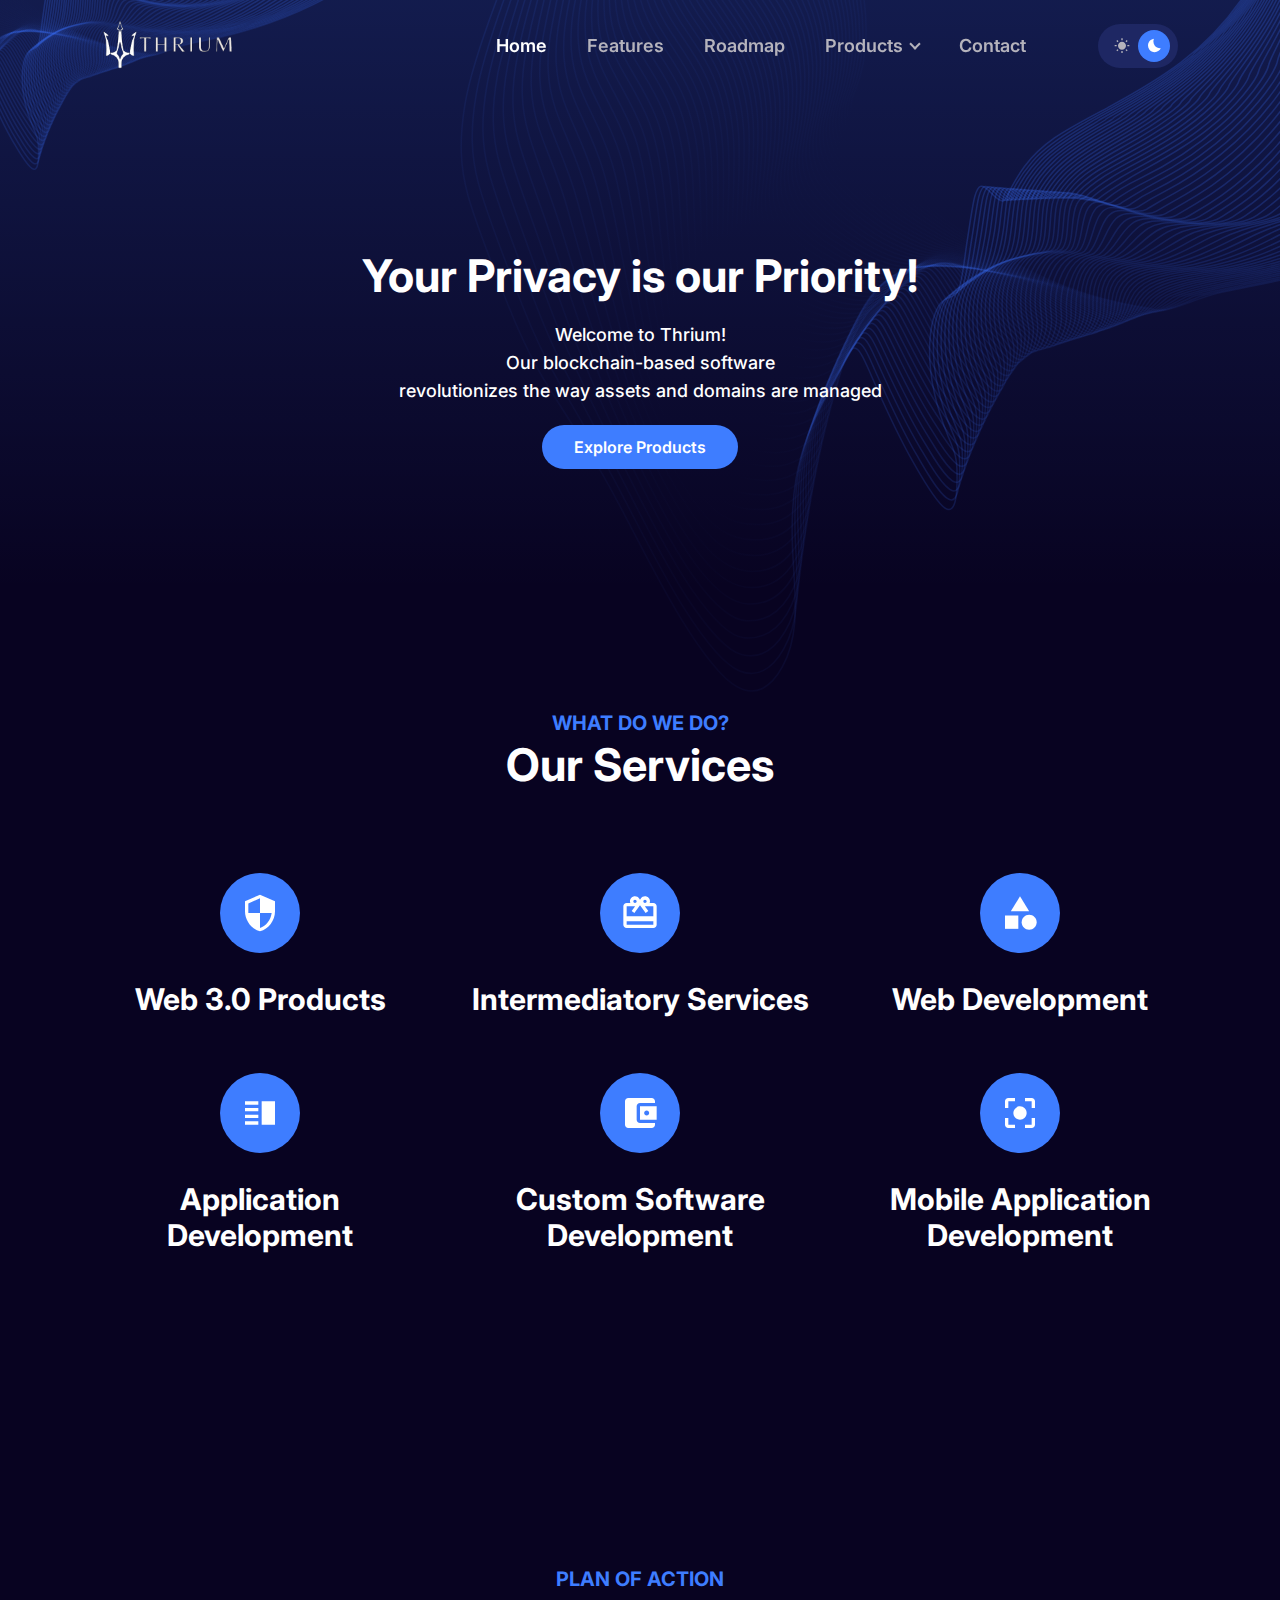
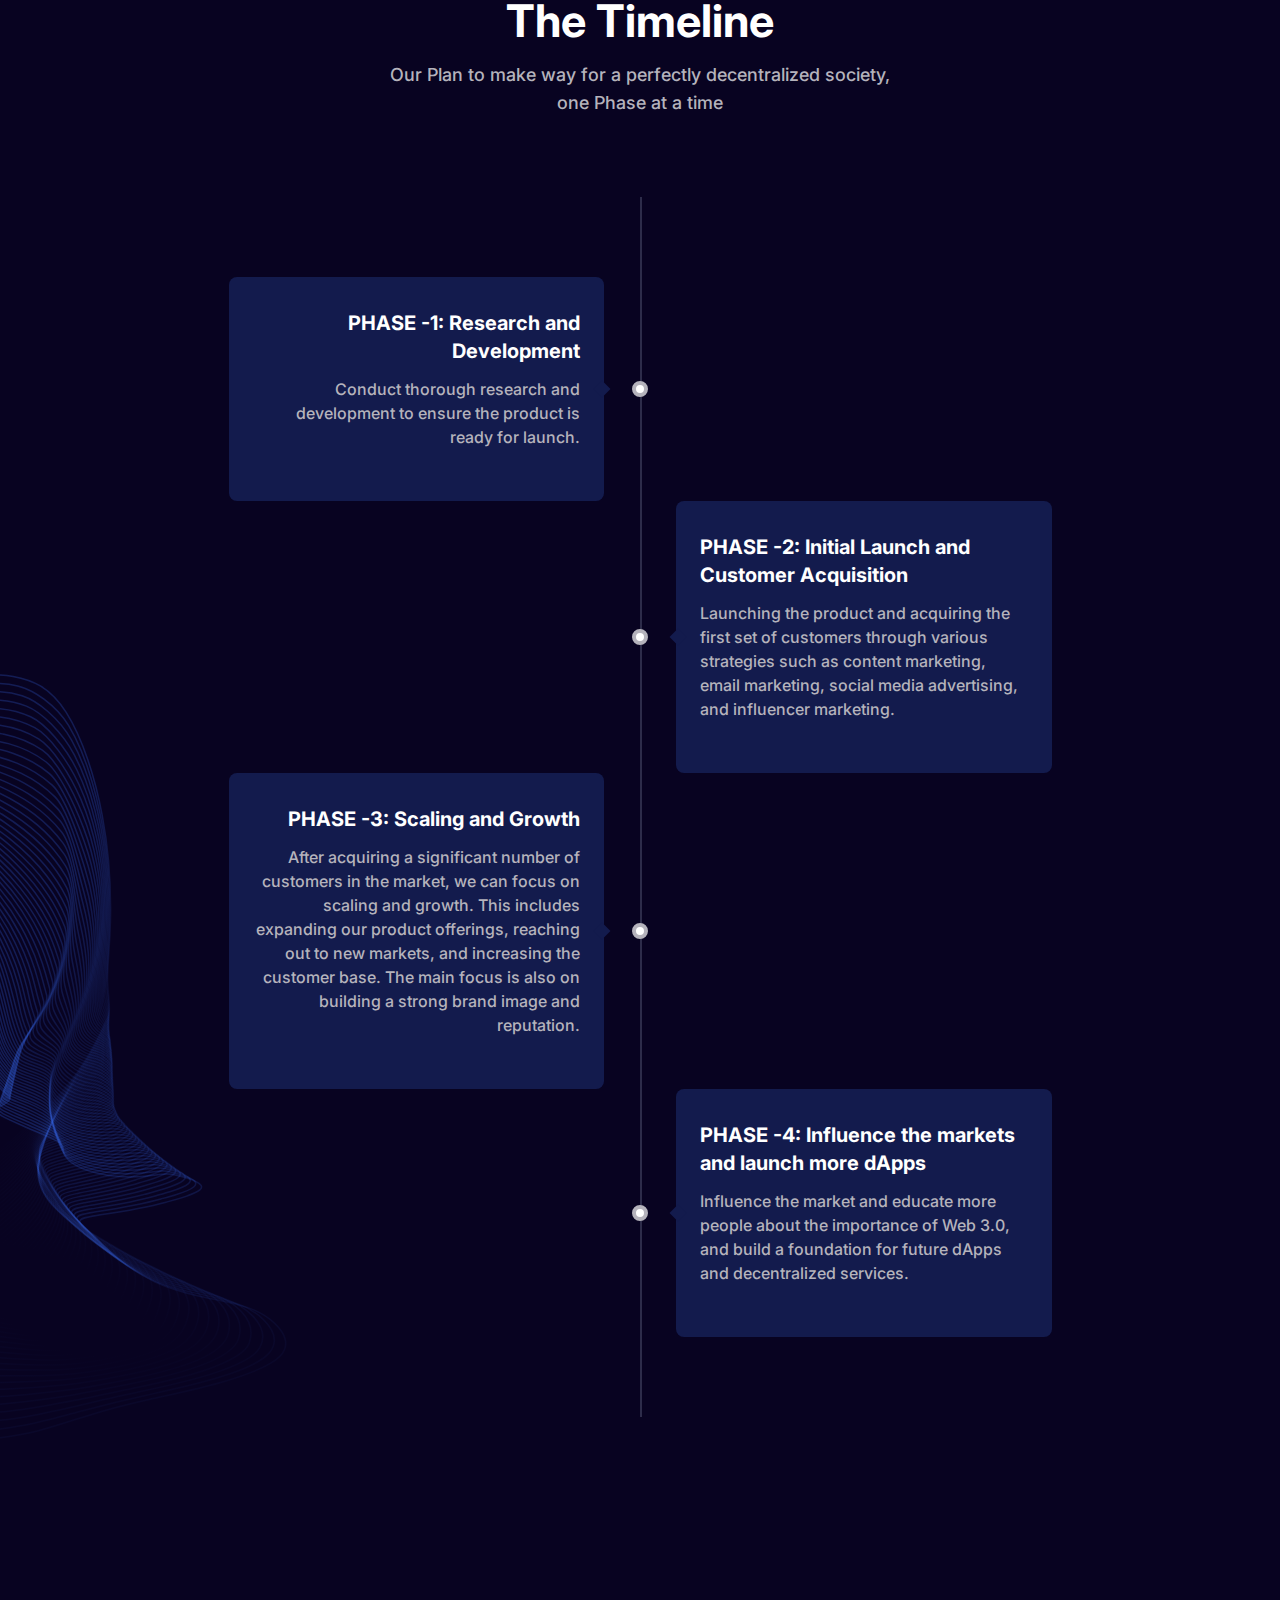
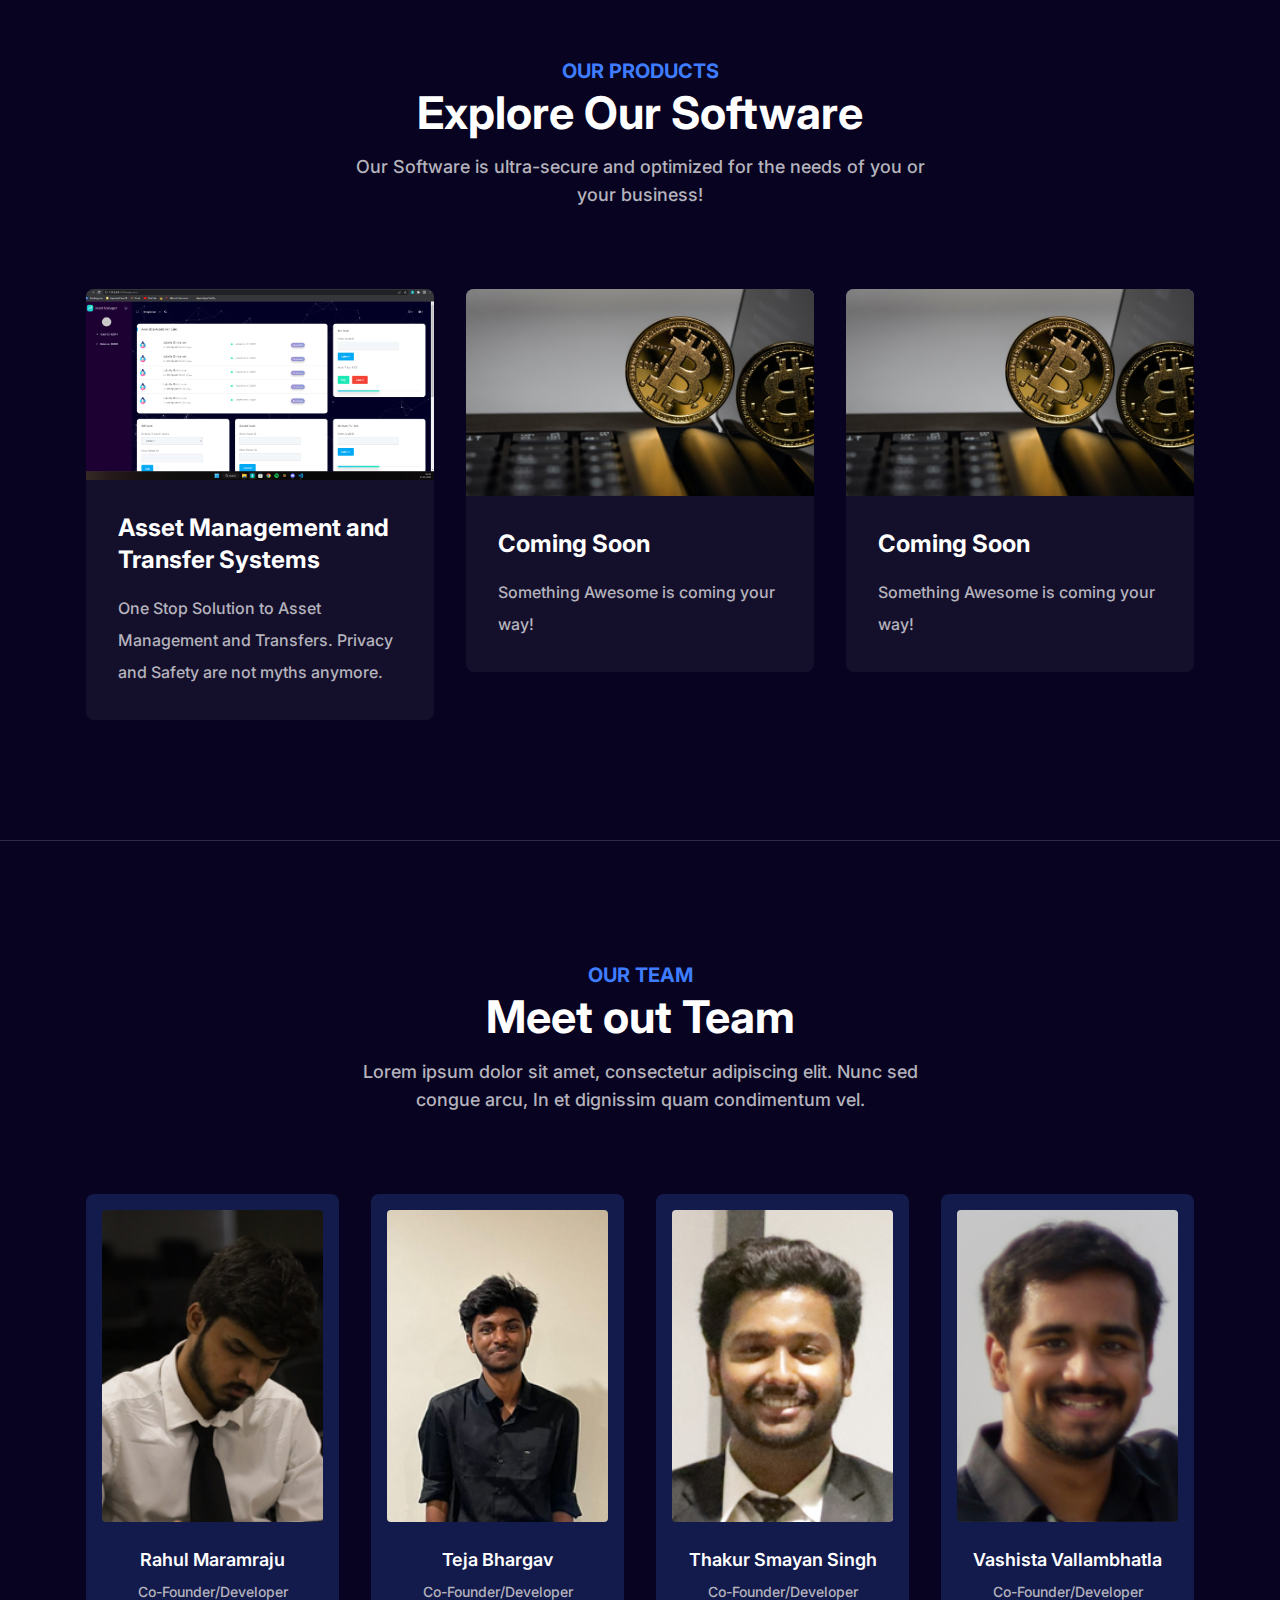
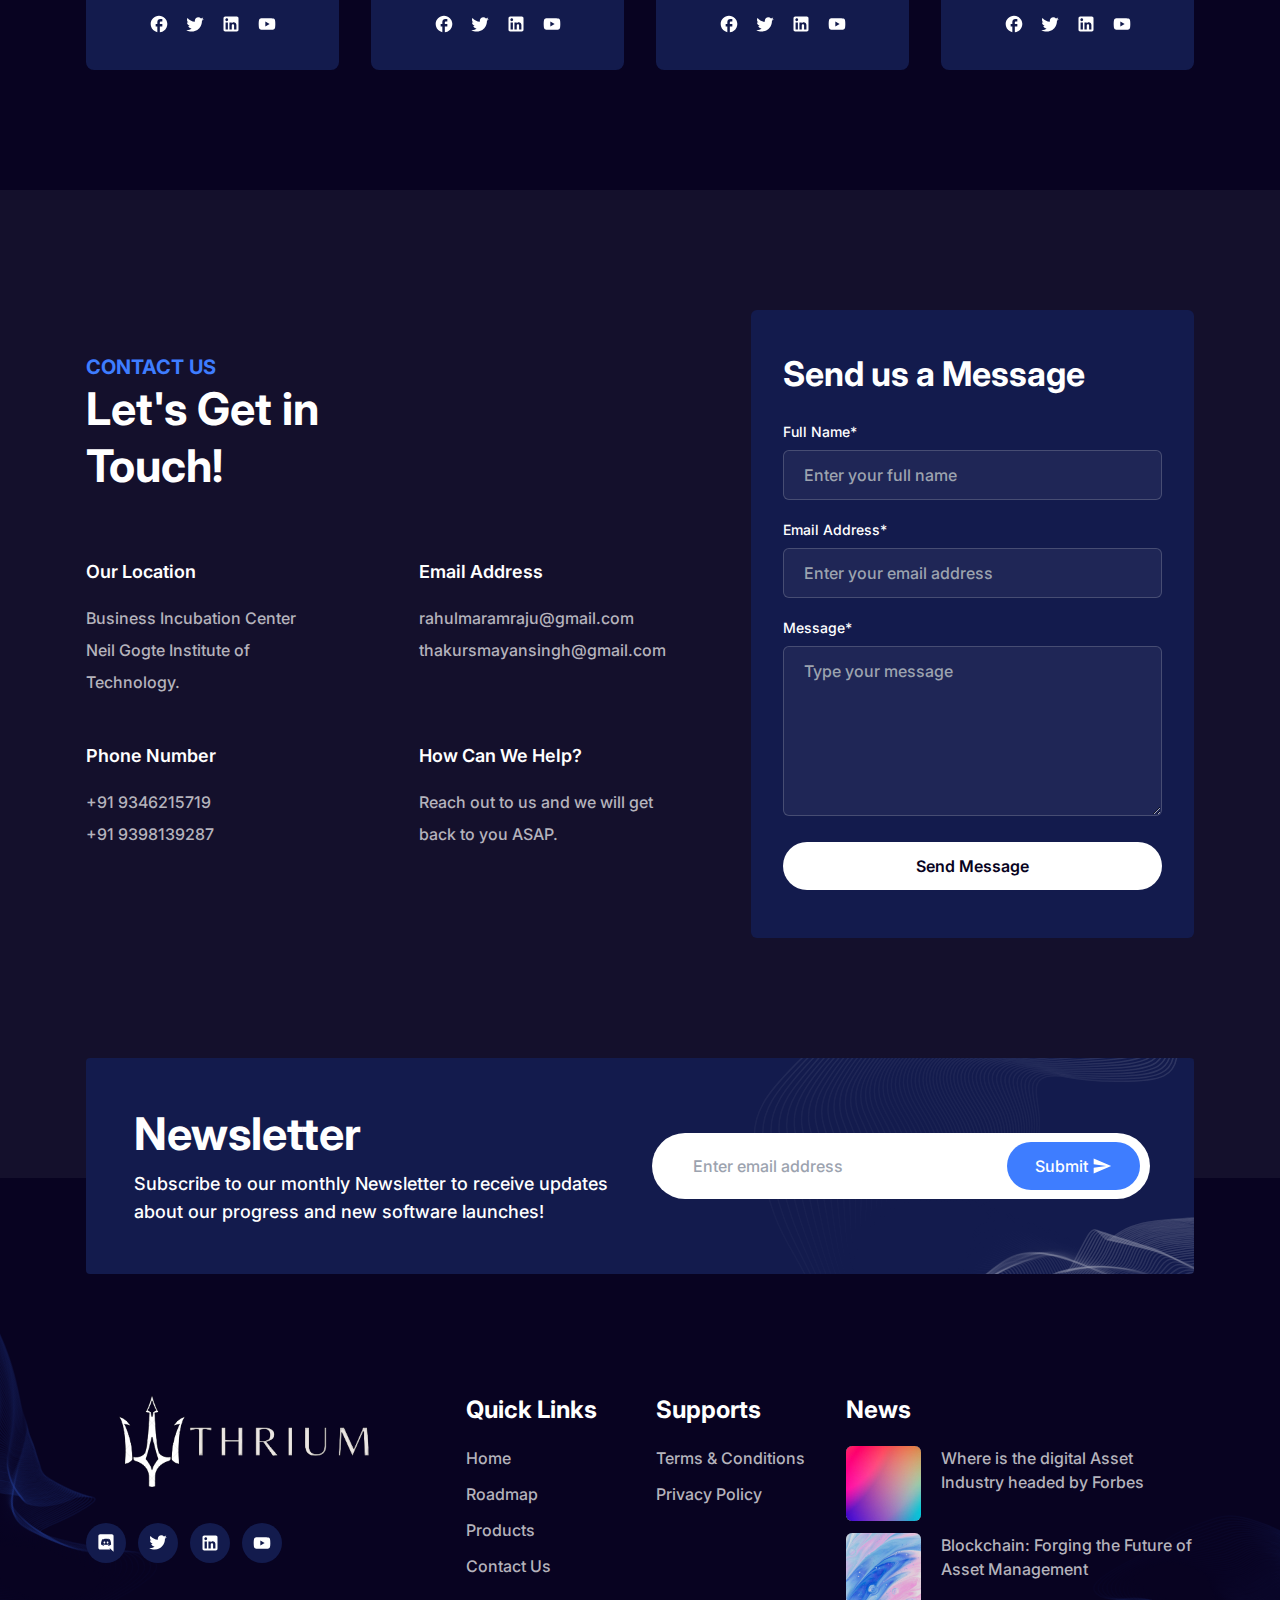
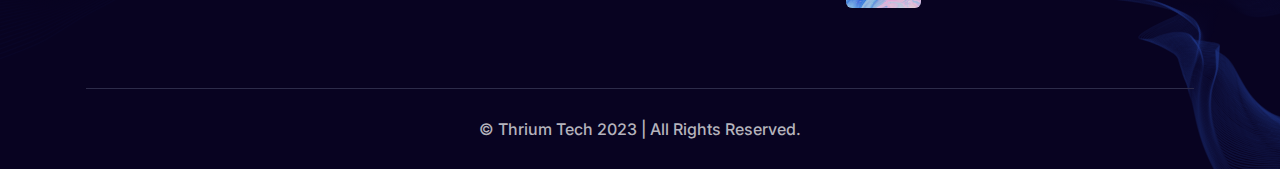
==== index.html @ 939683c6 "Add files via upload" ====
<!DOCTYPE html>
<html lang="en" class="a0">
<head>
<meta charset="UTF-8" />
<meta http-equiv="X-UA-Compatible" content="IE=edge" />
<meta name="viewport" content="width=device-width, initial-scale=1.0" />
<title>
      Thrium Tech- Web 3.0 back to its Roots
    </title>
<link rel="shortcut icon" href="images/favicon.png" type="image/x-icon" />

<link rel="stylesheet" href="css/glightbox.min.css" />
<link rel="stylesheet" href="css/animate.css" />
<link rel="stylesheet" href="css/apexcharts.css" />
<link rel="stylesheet" href="css/tailwind.css" />

<script defer src="./js/alpine.min.js"></script>
<script src="js/wow.min.js"></script>
<script>
      // ===== wow js
      new WOW().init();
    </script>
</head>
<body x-data="
      {
        scrolledFromTop: false
      }
    " x-init="window.pageYOffset >= 50 ? scrolledFromTop = true : scrolledFromTop = false" @scroll.window="window.pageYOffset >= 50 ? scrolledFromTop = true : scrolledFromTop = false" class="a1 dark:a2">

<header x-data="
        {
          navbarOpen: false,
          dropdownOpen: false
        }
      " :class="scrolledFromTop ? 'a1 dark:a3 a4 dark:a4 a5 a6 ' : ' a7 dark:a7' " class="a8 a9 aa ab ac ad">
<div class="ae">
<div class="af ag aa ac ah">
<div class="ai aj ak">
<a href="index.html" :class="scrolledFromTop && '!al lg:!am' " class="an ab a2h lg:aW">
<img src="/images/logo/Lightmode.png" alt="logo" class="ab dark:ao" />
<img src="images/logo/Darkmde.png" alt="logo" class="ao ab dark:an" />
</a>
</div>
<div class="aa ab ac ap ak">
<div>
<button @click="navbarOpen = !navbarOpen" :class="navbarOpen && 'navbarTogglerActive' " id="navbarToggler" class="aq ar as/2 an at/2 au av aw[6px] ax focus:ay lg:ao">
<span :class="navbarOpen && 'az aA[7px]' " class="af aB[6px] an aC[2px] aD[30px] a2 dark:a1"></span>
<span :class="navbarOpen && 'aE' " class="af aB[6px] an aC[2px] aD[30px] a2 dark:a1"></span>
<span :class="navbarOpen && 'aA[-8px] aF[135deg]' " class="af aB[6px] an aC[2px] aD[30px] a2 dark:a1"></span>
</button>
<nav :class="!navbarOpen && 'ao' " id="navbarCollapse" class="aq ar aG ab aH[250px] au a1 al aI aJ dark:a2 lg:aK lg:an lg:ab lg:aj lg:a7 lg:aL lg:aM dark:lg:a7">
  <ul class="aN lg:aa">
  <li class="aQ dark:aS">
  <a href="#home" class="scroll-menu aa am aO aP aR hover:aR dark:aT dark:hover:aT lg:aU lg:aV lg:aW xl:aX 2xl:aY">
  Home
  </a>
  </li>
  <li>
  <a href="#features" class="scroll-menu aa am aO aP aQ hover:aR dark:aS dark:hover:aT lg:aU lg:aV lg:aW xl:aX 2xl:aY">
  Features
  </a>
  </li>
  <li>
  <a href="#roadmap" class="scroll-menu aa am aO aP aQ hover:aR dark:aS dark:hover:aT lg:aU lg:aV lg:aW xl:aX 2xl:aY">
  Roadmap
  </a>
  </li>
  <li class="aZ submenu-item af">
  <a href="javascript:void(0)" @click="dropdownOpen = !dropdownOpen" class="af aa am aO aP aQ after:aq after:a_ after:as/2 after:a10[-2px] after:a11 after:a12 after:a13[-50%] after:az after:a14 after:a15 after:a16 group-hover:aR dark:aS dark:group-hover:aT lg:aU lg:aV lg:aW lg:a17 lg:a18 lg:after:a19 xl:aX 2xl:aY">
  Products
  </a>
  <div :class="dropdownOpen ? 'an' : 'ao lg:an ' " class="submenu af aG a1a au a1 a1b[top] a1c group-hover:a1d dark:a2 lg:a1e lg:aq lg:aA[115%] lg:aD[250px] lg:a1f lg:aE lg:a1g lg:group-hover:a1h lg:group-hover:aG">
  <a href="/products/atms.html" class="an a1i aw[10px] a1j a1k hover:aR dark:aT dark:hover:aR lg:ak">
  Asset Management and Transfer System
  </a>
  <!-- <a href="blog-details.html" class="an a1i aw[10px] a1j a1k hover:aR dark:aT dark:hover:aR lg:ak">
  Blog Details Page
  </a>
  <a href="token-sale.html" class="an a1i aw[10px] a1j a1k hover:aR dark:aT dark:hover:aR lg:ak">
  Token Sale Page
  </a>
  <a href="support.html" class="an a1i aw[10px] a1j a1k hover:aR dark:aT dark:hover:aR lg:ak">
  Support Page
  </a>
  <a href="signin.html" class="an a1i aw[10px] a1j a1k hover:aR dark:aT dark:hover:aR lg:ak">
  Signin Page
  </a>
  <a href="signup.html" class="an a1i aw[10px] a1j a1k hover:aR dark:aT dark:hover:aR lg:ak">
  Signup Page
  </a> -->
  </div>
  </li>
  <li>
  <a href="#contact" class="scroll-menu aa am aO aP aQ hover:aR dark:aS dark:hover:aT lg:aU lg:aV lg:aW xl:aX 2xl:aY">
  Contact
  </a>
  </li>
  </ul>
  </nav>
</div>
<div class="aa ap a1l lg:a1m xl:a1n 2xl:a1o">
<div class="a1p">
<label for="darkToggler" class="aa a1q a1r a1s ac a1t a1u a1v dark:a1w[#1E2763]">
<input type="checkbox" name="darkToggler" id="darkToggler" class="a1x" aria-label="darkToggler" />
<span class="aa a1y a1z ac a1t a1u a1A aT dark:a7 dark:aS">
<svg width="16" height="16" viewBox="0 0 16 16" class="a1B">
<path d="M4.50663 3.2267L3.30663 2.03337L2.36663 2.97337L3.55996 4.1667L4.50663 3.2267ZM2.66663 7.00003H0.666626V8.33337H2.66663V7.00003ZM8.66663 0.366699H7.33329V2.33337H8.66663V0.366699ZM13.6333 2.97337L12.6933 2.03337L11.5 3.2267L12.44 4.1667L13.6333 2.97337ZM11.4933 12.1067L12.6866 13.3067L13.6266 12.3667L12.4266 11.1734L11.4933 12.1067ZM13.3333 7.00003V8.33337H15.3333V7.00003H13.3333ZM7.99996 3.6667C5.79329 3.6667 3.99996 5.46003 3.99996 7.6667C3.99996 9.87337 5.79329 11.6667 7.99996 11.6667C10.2066 11.6667 12 9.87337 12 7.6667C12 5.46003 10.2066 3.6667 7.99996 3.6667ZM7.33329 14.9667H8.66663V13H7.33329V14.9667ZM2.36663 12.36L3.30663 13.3L4.49996 12.1L3.55996 11.16L2.36663 12.36Z" />
</svg>
</span>
<span class="aa a1y a1z ac a1t a1u a7 aQ dark:a1A dark:aT">
<svg width="13" height="15" viewBox="0 0 13 15" class="a1B">
<path d="M10.6111 12.855C11.591 12.1394 12.3151 11.1979 12.7723 10.1623C10.4824 10.4065 8.1342 9.46314 6.67948 7.47109C5.22476 5.47905 5.04093 2.95516 5.97054 0.848179C4.84491 0.968503 3.72768 1.37162 2.74781 2.08719C-0.224105 4.25747 -0.874706 8.43084 1.29558 11.4028C3.46586 14.3747 7.63923 15.0253 10.6111 12.855Z" />
</svg>
</span>
</label>
</div>
</div>
</div>
</div>
</div>
</header>
<section id="home" class="af a2E a3p a3q">
<div class="ae">
<div class="ag aa a1L">
<div class="ab ak">
<div class="a3r aH[720px] a2G">
<h1 class="a1N a2o a1P a2p a1k dark:aT md:a2Q[45px]">
  <br>
Your Privacy is our Priority!
</h1>
<p class="a3r a1N aH[620px] aO a1R aQ dark:aT">
Welcome to Thrium! <br> Our blockchain-based software <br> revolutionizes the way assets and domains are managed <br>
  <br>
<a href="#blog" class="a1u a1A a22 a1E a1F aP aT hover:a2X dark:hover:bg-opacity-90">
Explore Products
</a>
</div>
</div>
</div>
</div>
<div class="aq a8 a1a a2Z a2w ab a3D" style="
          background-image: linear-gradient(
            180deg,
            #3e7dff 0%,
            rgba(62, 125, 255, 0) 100%
          );
        "></div>
<img src="images/shapes/hero-shape-1.svg" alt="" class="aq a1a a8 a2Z" />
<img src="images/shapes/hero-shape-2.svg" alt="" class="aq a19 a8 a2Z" />
</section>


<!-- <section>
<div class="ae">
<div class="wow fadeInUp a3E a2l[#F3F4F4] a3F dark:a2l[#2D2C4A]" data-wow-delay="0s">
<h2 class="a1W a2G aO a1P a1k dark:aT sm:a2B">
Join the 20,000+ companies using the our platform
</h2>
<div class="ag aa a1L ac a1t">
<div class="ak">
<a href="https://uideck.com" target="_blank" rel="nofollow noopenner" class="a1W aa aH[170px] a1t a3G a3H hover:a1d hover:a3I dark:hover:a1d">
<img src="images/brands/uideck-white.svg" alt="uideck" class="a3r ao a32 a2G dark:an" />
<img src="images/brands/uideck.svg" alt="uideck" class="a3r a32 a2G dark:ao" />
</a>
</div>
<div class="ak">
<a href="https://tailgrids.com" target="_blank" rel="nofollow noopenner" class="a1W aa aH[170px] a1t a3G a3H hover:a1d hover:a3I dark:hover:a1d">
<img src="images/brands/TailGrids-white.svg" alt="tailgrids" class="a3r ao a32 a2G dark:an" />
<img src="images/brands/tailgrids.svg" alt="tailgrids" class="a3r a32 a2G dark:ao" />
</a>
</div>
<div class="ak">
<a href="https://lineicons.com" target="_blank" rel="nofollow noopenner" class="a1W aa aH[170px] a1t a3G a3H hover:a1d hover:a3I dark:hover:a1d">
<img src="images/brands/LineIcons-white.svg" alt="lineicons" class="a3r ao a32 a2G dark:an" />
<img src="images/brands/lineicons.svg" alt="lineicons" class="a3r a32 a2G dark:ao" />
</a>
</div>
<div class="ak">
<a href="https://ayroui.com" target="_blank" rel="nofollow noopenner" class="a1W aa aH[170px] a1t a3G a3H hover:a1d hover:a3I dark:hover:a1d">
<img src="images/brands/AyroUI-white.svg" alt="ayroui" class="a3r ao a32 a2G dark:an" />
<img src="images/brands/ayroui.svg" alt="ayroui" class="a3r a32 a2G dark:ao" />
</a>
</div>
<div class="ak">
<a href="https://plainadmin.com" target="_blank" rel="nofollow noopenner" class="a1W aa aH[170px] a1t a3G a3H hover:a1d hover:a3I dark:hover:a1d">
<img src="images/brands/PlainAdmin-white.svg" alt="plainadmin" class="a3r ao a32 a2G dark:an" />
<img src="images/brands/plainadmin.svg" alt="plainadmin" class="a3r a32 a2G dark:ao" />
</a>
</div>
</div>
</div>
</div>
</section> -->


<section id="features" class="a1J[120px] a3J">
<div class="ae">
<div class="wow fadeInUp a3r a3K aH[590px] a2G md:a30" data-wow-delay="0s">
<span class="a2d aO a1P a3L aR sm:a1O">
WHAT DO WE DO?
</span>
<h2 class="a2d a2o a1P a2p a1k dark:aT md:a2Q[45px]">
Our Services
</h2>
</div>
<div class="ag aa a1L">
<div class="ab ak md:a1M/2 lg:a1M/3">
<div class="wow fadeInUp a3r a2_ aH[370px] a2G" data-wow-delay="0s">
<div class="a3r a3M aa a3N a1r ac a1t a1u a1A aT">
<svg width="40" height="40" viewBox="0 0 40 40" fill="none" xmlns="http://www.w3.org/2000/svg">
<path d="M20 1.66675L5 8.33341V18.3334C5 27.5834 11.4 36.2334 20 38.3334C28.6 36.2334 35 27.5834 35 18.3334V8.33341L20 1.66675ZM20 19.9834H31.6667C30.7833 26.8501 26.2 32.9667 20 34.8834V20.0001H8.33333V10.5001L20 5.31675V19.9834Z" fill="white" />
</svg>
</div>
<div>
<h3 class="a2d a1O a1P a1k dark:aT sm:a2o lg:a1O xl:a2o">
Web 3.0 Products
</h3>
</div>
</div>
</div>
<div class="ab ak md:a1M/2 lg:a1M/3">
<div class="wow fadeInUp a3r a2_ aH[370px] a2G" data-wow-delay="0s">
<div class="a3r a3M aa a3N a1r ac a1t a1u a1A aT">
<svg width="40" height="40" viewBox="0 0 40 40" fill="none" xmlns="http://www.w3.org/2000/svg">
<path d="M33.3333 9.99992H29.6999C29.8833 9.48325 29.9999 8.91658 29.9999 8.33325C29.9999 5.56659 27.7666 3.33325 24.9999 3.33325C23.2499 3.33325 21.7333 4.23325 20.8333 5.58325L19.9999 6.69992L19.1666 5.56659C18.2666 4.23325 16.7499 3.33325 14.9999 3.33325C12.2333 3.33325 9.99992 5.56659 9.99992 8.33325C9.99992 8.91658 10.1166 9.48325 10.2999 9.99992H6.66659C4.81659 9.99992 3.34992 11.4833 3.34992 13.3333L3.33325 31.6666C3.33325 33.5166 4.81659 34.9999 6.66659 34.9999H33.3333C35.1833 34.9999 36.6666 33.5166 36.6666 31.6666V13.3333C36.6666 11.4833 35.1833 9.99992 33.3333 9.99992ZM24.9999 6.66659C25.9166 6.66659 26.6666 7.41658 26.6666 8.33325C26.6666 9.24992 25.9166 9.99992 24.9999 9.99992C24.0833 9.99992 23.3333 9.24992 23.3333 8.33325C23.3333 7.41658 24.0833 6.66659 24.9999 6.66659ZM14.9999 6.66659C15.9166 6.66659 16.6666 7.41658 16.6666 8.33325C16.6666 9.24992 15.9166 9.99992 14.9999 9.99992C14.0833 9.99992 13.3333 9.24992 13.3333 8.33325C13.3333 7.41658 14.0833 6.66659 14.9999 6.66659ZM33.3333 31.6666H6.66659V28.3333H33.3333V31.6666ZM33.3333 23.3333H6.66659V13.3333H15.1333L11.6666 18.0499L14.3666 19.9999L18.3333 14.5999L19.9999 12.3333L21.6666 14.5999L25.6333 19.9999L28.3333 18.0499L24.8666 13.3333H33.3333V23.3333Z" fill="white" />
</svg>
</div>
<div>
<h3 class="a2d a1O a1P a1k dark:aT sm:a2o lg:a1O xl:a2o">
Intermediatory Services
</h3>
</div>
</div>
</div>
<div class="ab ak md:a1M/2 lg:a1M/3">
<div class="wow fadeInUp a3r a2_ aH[370px] a2G" data-wow-delay="0s">
<div class="a3r a3M aa a3N a1r ac a1t a1u a1A aT">
<svg width="40" height="40" viewBox="0 0 40 40" fill="none" xmlns="http://www.w3.org/2000/svg">
<path d="M20 3.33325L10.8334 18.3333H29.1667L20 3.33325Z" fill="white" />
<path d="M29.1666 36.6667C33.3088 36.6667 36.6666 33.3089 36.6666 29.1667C36.6666 25.0246 33.3088 21.6667 29.1666 21.6667C25.0245 21.6667 21.6666 25.0246 21.6666 29.1667C21.6666 33.3089 25.0245 36.6667 29.1666 36.6667Z" fill="white" />
<path d="M5 22.5H18.3333V35.8333H5V22.5Z" fill="white" />
</svg>
</div>
<div>
<h3 class="a2d a1O a1P a1k dark:aT sm:a2o lg:a1O xl:a2o">
Web Development
</h3>
</div>
</div>
</div>
<div class="ab ak md:a1M/2 lg:a1M/3">
<div class="wow fadeInUp a3r a2_ aH[370px] a2G" data-wow-delay="0s">
<div class="a3r a3M aa a3N a1r ac a1t a1u a1A aT">
<svg width="40" height="40" viewBox="0 0 40 40" fill="none" xmlns="http://www.w3.org/2000/svg">
<path d="M5 24.9999H18.3333V21.6666H5V24.9999ZM5 31.6666H18.3333V28.3333H5V31.6666ZM5 18.3333H18.3333V14.9999H5V18.3333ZM5 8.33325V11.6666H18.3333V8.33325H5ZM21.6667 8.33325H35V31.6666H21.6667V8.33325Z" fill="white" />
</svg>
</div>
<div>
<h3 class="a2d a1O a1P a1k dark:aT sm:a2o lg:a1O xl:a2o">
Application Development
</h3>
</div>
</div>
</div>
<div class="ab ak md:a1M/2 lg:a1M/3">
<div class="wow fadeInUp a3r a2_ aH[370px] a2G" data-wow-delay="0s">
<div class="a3r a3M aa a3N a1r ac a1t a1u a1A aT">
<svg width="40" height="40" viewBox="0 0 40 40" fill="none" xmlns="http://www.w3.org/2000/svg">
<path d="M35 30V31.6667C35 33.5 33.5 35 31.6667 35H8.33333C6.48333 35 5 33.5 5 31.6667V8.33333C5 6.5 6.48333 5 8.33333 5H31.6667C33.5 5 35 6.5 35 8.33333V10H20C18.15 10 16.6667 11.5 16.6667 13.3333V26.6667C16.6667 28.5 18.15 30 20 30H35ZM20 26.6667H36.6667V13.3333H20V26.6667ZM26.6667 22.5C25.2833 22.5 24.1667 21.3833 24.1667 20C24.1667 18.6167 25.2833 17.5 26.6667 17.5C28.05 17.5 29.1667 18.6167 29.1667 20C29.1667 21.3833 28.05 22.5 26.6667 22.5Z" fill="white" />
</svg>
</div>
<div>
<h3 class="a2d a1O a1P a1k dark:aT sm:a2o lg:a1O xl:a2o">
Custom Software Development
</h3>
</div>
</div>
</div>
<div class="ab ak md:a1M/2 lg:a1M/3">
<div class="wow fadeInUp a3r a2_ aH[370px] a2G" data-wow-delay="0s">
<div class="a3r a3M aa a3N a1r ac a1t a1u a1A aT">
<svg width="40" height="40" viewBox="0 0 40 40" fill="none" xmlns="http://www.w3.org/2000/svg">
<path d="M20 13.3333C16.3167 13.3333 13.3333 16.3167 13.3333 20C13.3333 23.6833 16.3167 26.6667 20 26.6667C23.6833 26.6667 26.6667 23.6833 26.6667 20C26.6667 16.3167 23.6833 13.3333 20 13.3333ZM8.33333 25H5V31.6667C5 33.5 6.5 35 8.33333 35H15V31.6667H8.33333V25ZM8.33333 8.33333H15V5H8.33333C6.5 5 5 6.5 5 8.33333V15H8.33333V8.33333ZM31.6667 5H25V8.33333H31.6667V15H35V8.33333C35 6.5 33.5 5 31.6667 5ZM31.6667 31.6667H25V35H31.6667C33.5 35 35 33.5 35 31.6667V25H31.6667V31.6667Z" fill="white" />
</svg>
</div>
<div>
<h3 class="a2d a1O a1P a1k dark:aT sm:a2o lg:a1O xl:a2o">
Mobile Application Development
</h3>
</div>
</div>
</div>
</div>
</div>
</section>
<br>
<br>
<br>


<!-- <section class="af a2E">
<div class="ae">
<div class="au a1v a3O a1E dark:a1w[#14102C] sm:a3P sm:a3Q lg:a1E xl:a3Q">
<div class="ag aa a1L ac">
<div class="ab ak lg:a1M/2">
<div class="wow fadeInUp a3R aa ac a1t lg:a1Q" data-wow-delay="0s">
<div id="chart"></div>
</div>
</div>
<div class="ab ak lg:a1M/2">
<div class="wow fadeInUp a3S" data-wow-delay="0s">
<span class="a2d aO a1P a3L aR sm:a1O">
TOKEN
</span>
<h2 class="a2d a2o a1P a2p a1k dark:aT md:a2Q[45px]">
Token Sale
</h2>
<p class="aO a1R aQ dark:aS">
Lorem ipsum dolor sit amet, consectetur adipiscing elit.
Phasellus condimentum tellus at lectus pulvinar, id auctor
felis iaculis. In vestibulum neque sem, at dapibus justo
facilisis in.
</p>
</div>
<div class="wow fadeInUp a3T" data-wow-delay="0s">
<p class="aa">
<span class="a1p a3U a3V a1u a1A"></span>
<span class="aO a1R aQ dark:aS">
73% Financial Overhead
</span>
</p>
<p class="aa">
<span class="a1p a3U a3V a1u a1w[#2347B9]"></span>
<span class="aO a1R aQ dark:aS">
55% Bonus & found
</span>
</p>
<p class="aa">
<span class="a1p a3U a3V a1u a1w[#8BA6FF]"></span>
<span class="aO a1R aQ dark:aS">
38% it infastrueture
</span>
</p>
<p class="aa">
<span class="a1p a3U a3V a1u a1w[#8696CA]"></span>
<span class="aO a1R aQ dark:aS">
20.93% Gift Code Inventory
</span>
</p>
</div>
</div>
</div>
</div>
</div>
<div class="aq a19 a3W a2Z">
<img src="images/shapes/token-sale-shape.svg" alt="shape" />
</div>
</section> -->


<section id="roadmap" class="af a2E aw[120px]">
<div class="ae">
<div class="wow fadeInUp a3r a3K aH[590px] a2G md:a30" data-wow-delay="0s">
<span class="a2d aO a1P a3L aR sm:a1O">
PLAN OF ACTION
</span>
<h2 class="a2d a2o a1P a2p a1k dark:aT md:a2Q[45px]">
The Timeline
</h2>
<p class="aO a1R aQ dark:aS">
Our Plan to make way for a perfectly decentralized society, <br> one Phase at a time
</p>
</div>
<div class="ag aa a1t">
<div class="ab ak lg:a33/12 xl:a2N/12">
<div class="wow fadeInUp af ag aa a1L md:a3X lg:a3Y" data-wow-delay="0s">
<span class="aq a8 a3Z ao a2w aD[2px] a1v dark:a1w[#2D2C4A] md:a3z/2 md:an"></span>
<div class="ab ak md:a1M/2">
<div class="af a2E a1W au a1v a3_ aI dark:a3 md:a2k md:a1Q md:a2L lg:a20">
<span class="aq as/2 a1a ao a40 a1U at/2 a1u a41 a1H a1 dark:a27 md:a3b md:a42 md:an lg:a43"></span>
<span class="aq a44 as/2 ao a3e a3f at/2 az a1v dark:a3 md:an"></span>
<h3 class="a2d a1O a1P a1k dark:aT">
PHASE -1: Research and Development
</h3>
<p class="a2K a1F a1R aQ dark:aS">
Conduct thorough research and development to ensure the product is ready for launch. 
</p>
</div>
</div>
<div class="ab ak md:a1M/2"></div>
<div class="ab ak md:a1M/2"></div>
<div class="ab ak md:a1M/2">
<div class="af a2E a1W au a1v a3_ aI dark:a3 md:a2O md:a1Q lg:a47">
<span class="aq as/2 a1a ao a40 a1U at/2 a1u a41 a1H a1 dark:a27 md:a48 md:a49 md:an lg:a4a"></span>
<span class="aq a4b as/2 ao a3e a3f at/2 az a1v dark:a3 md:an"></span>
<h3 class="a2d a1O a1P a1k dark:aT">
PHASE -2: Initial Launch and Customer Acquisition
</h3>
<p class="a2K a1F a1R aQ dark:aS">
Launching the product and acquiring the first set of customers through various strategies such as content marketing, email marketing, social media advertising, and influencer marketing. 
</p>
</div>
</div>
<div class="ab ak md:a1M/2">
<div class="af a2E a1W au a1v a3_ aI dark:a3 md:a2k md:a1Q md:a2L lg:a20">
<span class="aq as/2 a1a ao a40 a1U at/2 a1u a41 a1H a1 dark:a27 md:a3b md:a42 md:an lg:a43"></span>
<span class="aq a44 as/2 ao a3e a3f at/2 az a1v dark:a3 md:an"></span>
<h3 class="a2d a1O a1P a1k dark:aT">
PHASE -3: Scaling and Growth
</h3>
<p class="a2K a1F a1R aQ dark:aS">
  After acquiring a significant number of customers in the market, we can focus on scaling and growth. This includes expanding our product offerings, reaching out to new markets, and increasing the customer base. The main focus is also on building a strong brand image and reputation.
</p>
</div>
</div>
<div class="ab ak md:a1M/2"></div>
<div class="ab ak md:a1M/2"></div>
<div class="ab ak md:a1M/2">
<div class="af a2E a1W au a1v a3_ aI dark:a3 md:a2O md:a1Q lg:a47">
<span class="aq as/2 a1a ao a40 a1U at/2 a1u a41 a1H a1 dark:a27 md:a48 md:a49 md:an lg:a4a"></span>
<span class="aq a4b as/2 ao a3e a3f at/2 az a1v dark:a3 md:an"></span>
<h3 class="a2d a1O a1P a1k dark:aT">
PHASE -4: Influence the markets and launch more dApps
</h3>
<p class="a2K a1F a1R aQ dark:aS">
Influence the market and educate more people about the importance of Web 3.0, and build a foundation for future dApps and decentralized services.
</p>
</div>
</div>
</div>
</div>
</div>
</div>
<div class="aq a1a a2J a2Z">
<img src="images/shapes/timeline.svg" alt="shape" />
</div>
</section>

<section id="blog" class="a1J[120px] a1T">
  <div class="ae">
  <div class="wow fadeInUp a3r a3K aH[590px] a2G md:a30" data-wow-delay="0s">
  <span class="a2d aO a1P a3L aR sm:a1O">
  Our PRODUCTS
  </span>
  <h2 class="a2d a2o a1P a2p a1k dark:aT md:a2Q[45px]">
    Explore Our Software
  </h2>
  <p class="aO a1R aQ dark:aS">
  Our Software is ultra-secure and optimized for the needs of you or your business!
  </p>
  </div>
  <div class="ag aa a1L">
  <div class="ab ak md:a1M/2 lg:a1M/3">
  <div class="wow fadeInUp a1W a2c au a1v dark:a1w[#14102C]" data-wow-delay="0s">
  <a href="assetms.html" class="an">
  <img src="images/blogs/Screenshot 2023-01-27 023309.png" alt="blog-image" class="ab" />
  </a>
  <div class="a3h lg:aI xl:a29">
  <h3>
  <a href="assetms.html" class="a1N an a1O a1P a2u hover:aR dark:aT dark:hover:aR sm:a2B lg:aO xl:a2B">
  Asset Management and Transfer Systems
  </a>
  </h3>
  <p class="a1F a1R a4u aQ dark:aS">
  One Stop Solution to Asset Management and Transfers. Privacy and Safety are not myths anymore.
  </p>
  </div>
  </div>
  </div>
  <div class="ab ak md:a1M/2 lg:a1M/3">
  <div class="wow fadeInUp a1W a2c au a1v dark:a1w[#14102C]" data-wow-delay="0s">
  <a href="javascript:void(0)" class="an">
  <img src="images/blogs/image-01.jpg" alt="blog-image" class="ab" />
  </a>
  <div class="a3h lg:aI xl:a29">
  <h3>
  <a href="javascript:void(0)" class="a1N an a1O a1P a2u hover:aR dark:aT dark:hover:aR sm:a2B lg:aO xl:a2B">
  Coming Soon
  </a>
  </h3>
  <p class="a1F a1R a4u aQ dark:aS">
  Something Awesome is coming your way!
  </p>
  </div>
  </div>
  </div>
  <div class="ab ak md:a1M/2 lg:a1M/3">
  <div class="wow fadeInUp a1W a2c au a1v dark:a1w[#14102C]" data-wow-delay="0s">
  <a href="javascript:void(0)" class="an">
  <img src="images/blogs/image-01.jpg" alt="blog-image" class="ab" />
  </a>
  <div class="a3h lg:aI xl:a29">
  <h3>
  <a href="javascript:void(0)" class="a1N an a1O a1P a2u hover:aR dark:aT dark:hover:aR sm:a2B lg:aO xl:a2B">
  Coming Soon
  </a>
  </h3>
  <p class="a1F a1R a4u aQ dark:aS">
  Something Awesome is coming your way!
  </p>
  </div>
  </div>
  </div>
  </div>
  </div>
  </section>


  <section id="team" class="a36 a2l[#F3F4F4] a1J[120px] a1T dark:a2l[#2D2C4A]">
    <div class="ae">
    <div class="wow fadeInUp a3r a3K aH[590px] a2G md:a30" data-wow-delay="0s">
    <span class="a2d aO a1P a3L aR sm:a1O">
    OUR TEAM
    </span>
    <h2 class="a2d a2o a1P a2p a1k dark:aT md:a2Q[45px]">
    Meet out Team
    </h2>
    <p class="aO a1R aQ dark:aS">
    Lorem ipsum dolor sit amet, consectetur adipiscing elit. Nunc sed
    congue arcu, In et dignissim quam condimentum vel.
    </p>
    </div>
    <div class="ag aa a1L">
    <div class="ab ak sm:a1M/2 lg:a1M/4">
    <div class="aZ wow fadeInUp a1W au a4c a21 a1v a1f a2G a1G hover:a1H dark:a3" data-wow-delay="0s">
    <div class="a2a a2c a1i">
    <img src="images/team/Rahul.png" alt="team" class="a4d ab" />
    </div>
    <div>
    <h3 class="a2s aO aP a1k dark:aT">
    Rahul Maramraju
    </h3>
    <p class="a2d a1j a1R aQ dark:aS">
    Co-Founder/Developer
    </p>
    <div class="a1N aa ac a1t a4e">
    <a href="javascript:void(0)" class="a2Q[#B6BFC9] hover:aR dark:aT dark:hover:aR" name="social-link" aria-label="social-link">
    <svg width="20" height="20" viewBox="0 0 20 20" class="a1B">
    <path d="M18.3337 10C18.3337 5.40002 14.6003 1.66669 10.0003 1.66669C5.40033 1.66669 1.66699 5.40002 1.66699 10C1.66699 14.0334 4.53366 17.3917 8.33366 18.1667V12.5H6.66699V10H8.33366V7.91669C8.33366 6.30835 9.64199 5.00002 11.2503 5.00002H13.3337V7.50002H11.667C11.2087 7.50002 10.8337 7.87502 10.8337 8.33335V10H13.3337V12.5H10.8337V18.2917C15.042 17.875 18.3337 14.325 18.3337 10Z" />
    </svg>
    </a>
    <a href="javascript:void(0)" class="a2Q[#B6BFC9] hover:aR dark:aT dark:hover:aR" name="social-link" aria-label="social-link">
    <svg width="20" height="20" viewBox="0 0 20 20" class="a1B">
    <path d="M18.7168 4.99998C18.0751 5.29165 17.3834 5.48331 16.6668 5.57498C17.4001 5.13331 17.9668 4.43331 18.2334 3.59165C17.5418 4.00831 16.7751 4.29998 15.9668 4.46665C15.3084 3.74998 14.3834 3.33331 13.3334 3.33331C11.3751 3.33331 9.77511 4.93331 9.77511 6.90831C9.77511 7.19165 9.80845 7.46665 9.86678 7.72498C6.90011 7.57498 4.25845 6.14998 2.50011 3.99165C2.19178 4.51665 2.01678 5.13331 2.01678 5.78331C2.01678 7.02498 2.64178 8.12498 3.60845 8.74998C3.01678 8.74998 2.46678 8.58331 1.98345 8.33331C1.98345 8.33331 1.98345 8.33331 1.98345 8.35831C1.98345 10.0916 3.21678 11.5416 4.85011 11.8666C4.55011 11.95 4.23345 11.9916 3.90845 11.9916C3.68345 11.9916 3.45845 11.9666 3.24178 11.925C3.69178 13.3333 5.00011 14.3833 6.57511 14.4083C5.35845 15.375 3.81678 15.9416 2.13345 15.9416C1.85011 15.9416 1.56678 15.925 1.28345 15.8916C2.86678 16.9083 4.75011 17.5 6.76678 17.5C13.3334 17.5 16.9418 12.05 16.9418 7.32498C16.9418 7.16665 16.9418 7.01665 16.9334 6.85831C17.6334 6.35831 18.2334 5.72498 18.7168 4.99998Z" />
    </svg>
    </a>
    <a href="javascript:void(0)" class="a2Q[#B6BFC9] hover:aR dark:aT dark:hover:aR" name="social-link" aria-label="social-link">
    <svg width="20" height="20" viewBox="0 0 20 20" class="a1B">
    <path d="M15.8333 2.5C16.2754 2.5 16.6993 2.67559 17.0118 2.98816C17.3244 3.30072 17.5 3.72464 17.5 4.16667V15.8333C17.5 16.2754 17.3244 16.6993 17.0118 17.0118C16.6993 17.3244 16.2754 17.5 15.8333 17.5H4.16667C3.72464 17.5 3.30072 17.3244 2.98816 17.0118C2.67559 16.6993 2.5 16.2754 2.5 15.8333V4.16667C2.5 3.72464 2.67559 3.30072 2.98816 2.98816C3.30072 2.67559 3.72464 2.5 4.16667 2.5H15.8333ZM15.4167 15.4167V11C15.4167 10.2795 15.1304 9.5885 14.621 9.07903C14.1115 8.56955 13.4205 8.28333 12.7 8.28333C11.9917 8.28333 11.1667 8.71667 10.7667 9.36667V8.44167H8.44167V15.4167H10.7667V11.3083C10.7667 10.6667 11.2833 10.1417 11.925 10.1417C12.2344 10.1417 12.5312 10.2646 12.75 10.4834C12.9688 10.7022 13.0917 10.9989 13.0917 11.3083V15.4167H15.4167ZM5.73333 7.13333C6.10464 7.13333 6.46073 6.98583 6.72328 6.72328C6.98583 6.46073 7.13333 6.10464 7.13333 5.73333C7.13333 4.95833 6.50833 4.325 5.73333 4.325C5.35982 4.325 5.0016 4.47338 4.73749 4.73749C4.47338 5.0016 4.325 5.35982 4.325 5.73333C4.325 6.50833 4.95833 7.13333 5.73333 7.13333ZM6.89167 15.4167V8.44167H4.58333V15.4167H6.89167Z" />
    </svg>
    </a>
    <a href="javascript:void(0)" class="a2Q[#B6BFC9] hover:aR dark:aT dark:hover:aR" name="social-link" aria-label="social-link">
    <svg width="20" height="20" viewBox="0 0 20 20" class="a1B">
    <path d="M8.33341 12.5L12.6584 10L8.33341 7.50002V12.5ZM17.9667 5.97502C18.0751 6.36669 18.1501 6.89169 18.2001 7.55835C18.2584 8.22502 18.2834 8.80002 18.2834 9.30002L18.3334 10C18.3334 11.825 18.2001 13.1667 17.9667 14.025C17.7584 14.775 17.2751 15.2584 16.5251 15.4667C16.1334 15.575 15.4167 15.65 14.3167 15.7C13.2334 15.7584 12.2417 15.7834 11.3251 15.7834L10.0001 15.8334C6.50841 15.8334 4.33341 15.7 3.47508 15.4667C2.72508 15.2584 2.24175 14.775 2.03341 14.025C1.92508 13.6334 1.85008 13.1084 1.80008 12.4417C1.74175 11.775 1.71675 11.2 1.71675 10.7L1.66675 10C1.66675 8.17502 1.80008 6.83335 2.03341 5.97502C2.24175 5.22502 2.72508 4.74169 3.47508 4.53335C3.86675 4.42502 4.58341 4.35002 5.68341 4.30002C6.76675 4.24169 7.75841 4.21669 8.67508 4.21669L10.0001 4.16669C13.4917 4.16669 15.6667 4.30002 16.5251 4.53335C17.2751 4.74169 17.7584 5.22502 17.9667 5.97502Z" />
    </svg>
    </a>
    </div>
    </div>
    </div>
    </div>
    <div class="ab ak sm:a1M/2 lg:a1M/4">
    <div class="aZ wow fadeInUp a1W au a4c a21 a1v a1f a2G a1G hover:a1H dark:a3" data-wow-delay="0s">
    <div class="a2a a2c a1i">
    <img src="images/team/teja.png" alt="team" class="a4d ab" />
    </div>
    <div>
    <h3 class="a2s aO aP a1k dark:aT">
    Teja Bhargav
    </h3>
    <p class="a2d a1j a1R aQ dark:aS">
    Co-Founder/Developer
    </p>
    <div class="a1N aa ac a1t a4e">
    <a href="javascript:void(0)" class="a2Q[#B6BFC9] hover:aR dark:aT dark:hover:aR" name="social-link" aria-label="social-link">
    <svg width="20" height="20" viewBox="0 0 20 20" class="a1B">
    <path d="M18.3337 10C18.3337 5.40002 14.6003 1.66669 10.0003 1.66669C5.40033 1.66669 1.66699 5.40002 1.66699 10C1.66699 14.0334 4.53366 17.3917 8.33366 18.1667V12.5H6.66699V10H8.33366V7.91669C8.33366 6.30835 9.64199 5.00002 11.2503 5.00002H13.3337V7.50002H11.667C11.2087 7.50002 10.8337 7.87502 10.8337 8.33335V10H13.3337V12.5H10.8337V18.2917C15.042 17.875 18.3337 14.325 18.3337 10Z" />
    </svg>
    </a>
    <a href="javascript:void(0)" class="a2Q[#B6BFC9] hover:aR dark:aT dark:hover:aR" name="social-link" aria-label="social-link">
    <svg width="20" height="20" viewBox="0 0 20 20" class="a1B">
    <path d="M18.7168 4.99998C18.0751 5.29165 17.3834 5.48331 16.6668 5.57498C17.4001 5.13331 17.9668 4.43331 18.2334 3.59165C17.5418 4.00831 16.7751 4.29998 15.9668 4.46665C15.3084 3.74998 14.3834 3.33331 13.3334 3.33331C11.3751 3.33331 9.77511 4.93331 9.77511 6.90831C9.77511 7.19165 9.80845 7.46665 9.86678 7.72498C6.90011 7.57498 4.25845 6.14998 2.50011 3.99165C2.19178 4.51665 2.01678 5.13331 2.01678 5.78331C2.01678 7.02498 2.64178 8.12498 3.60845 8.74998C3.01678 8.74998 2.46678 8.58331 1.98345 8.33331C1.98345 8.33331 1.98345 8.33331 1.98345 8.35831C1.98345 10.0916 3.21678 11.5416 4.85011 11.8666C4.55011 11.95 4.23345 11.9916 3.90845 11.9916C3.68345 11.9916 3.45845 11.9666 3.24178 11.925C3.69178 13.3333 5.00011 14.3833 6.57511 14.4083C5.35845 15.375 3.81678 15.9416 2.13345 15.9416C1.85011 15.9416 1.56678 15.925 1.28345 15.8916C2.86678 16.9083 4.75011 17.5 6.76678 17.5C13.3334 17.5 16.9418 12.05 16.9418 7.32498C16.9418 7.16665 16.9418 7.01665 16.9334 6.85831C17.6334 6.35831 18.2334 5.72498 18.7168 4.99998Z" />
    </svg>
    </a>
    <a href="javascript:void(0)" class="a2Q[#B6BFC9] hover:aR dark:aT dark:hover:aR" name="social-link" aria-label="social-link">
    <svg width="20" height="20" viewBox="0 0 20 20" class="a1B">
    <path d="M15.8333 2.5C16.2754 2.5 16.6993 2.67559 17.0118 2.98816C17.3244 3.30072 17.5 3.72464 17.5 4.16667V15.8333C17.5 16.2754 17.3244 16.6993 17.0118 17.0118C16.6993 17.3244 16.2754 17.5 15.8333 17.5H4.16667C3.72464 17.5 3.30072 17.3244 2.98816 17.0118C2.67559 16.6993 2.5 16.2754 2.5 15.8333V4.16667C2.5 3.72464 2.67559 3.30072 2.98816 2.98816C3.30072 2.67559 3.72464 2.5 4.16667 2.5H15.8333ZM15.4167 15.4167V11C15.4167 10.2795 15.1304 9.5885 14.621 9.07903C14.1115 8.56955 13.4205 8.28333 12.7 8.28333C11.9917 8.28333 11.1667 8.71667 10.7667 9.36667V8.44167H8.44167V15.4167H10.7667V11.3083C10.7667 10.6667 11.2833 10.1417 11.925 10.1417C12.2344 10.1417 12.5312 10.2646 12.75 10.4834C12.9688 10.7022 13.0917 10.9989 13.0917 11.3083V15.4167H15.4167ZM5.73333 7.13333C6.10464 7.13333 6.46073 6.98583 6.72328 6.72328C6.98583 6.46073 7.13333 6.10464 7.13333 5.73333C7.13333 4.95833 6.50833 4.325 5.73333 4.325C5.35982 4.325 5.0016 4.47338 4.73749 4.73749C4.47338 5.0016 4.325 5.35982 4.325 5.73333C4.325 6.50833 4.95833 7.13333 5.73333 7.13333ZM6.89167 15.4167V8.44167H4.58333V15.4167H6.89167Z" />
    </svg>
    </a>
    <a href="javascript:void(0)" class="a2Q[#B6BFC9] hover:aR dark:aT dark:hover:aR" name="social-link" aria-label="social-link">
    <svg width="20" height="20" viewBox="0 0 20 20" class="a1B">
    <path d="M8.33341 12.5L12.6584 10L8.33341 7.50002V12.5ZM17.9667 5.97502C18.0751 6.36669 18.1501 6.89169 18.2001 7.55835C18.2584 8.22502 18.2834 8.80002 18.2834 9.30002L18.3334 10C18.3334 11.825 18.2001 13.1667 17.9667 14.025C17.7584 14.775 17.2751 15.2584 16.5251 15.4667C16.1334 15.575 15.4167 15.65 14.3167 15.7C13.2334 15.7584 12.2417 15.7834 11.3251 15.7834L10.0001 15.8334C6.50841 15.8334 4.33341 15.7 3.47508 15.4667C2.72508 15.2584 2.24175 14.775 2.03341 14.025C1.92508 13.6334 1.85008 13.1084 1.80008 12.4417C1.74175 11.775 1.71675 11.2 1.71675 10.7L1.66675 10C1.66675 8.17502 1.80008 6.83335 2.03341 5.97502C2.24175 5.22502 2.72508 4.74169 3.47508 4.53335C3.86675 4.42502 4.58341 4.35002 5.68341 4.30002C6.76675 4.24169 7.75841 4.21669 8.67508 4.21669L10.0001 4.16669C13.4917 4.16669 15.6667 4.30002 16.5251 4.53335C17.2751 4.74169 17.7584 5.22502 17.9667 5.97502Z" />
    </svg>
    </a>
    </div>
    </div>
    </div>
    </div>
    <div class="ab ak sm:a1M/2 lg:a1M/4">
    <div class="aZ wow fadeInUp a1W au a4c a21 a1v a1f a2G a1G hover:a1H dark:a3" data-wow-delay="0s">
    <div class="a2a a2c a1i">
    <img src="images/team/Smayan.png" alt="team" class="a4d ab" />
    </div>
    <div>
    <h3 class="a2s aO aP a1k dark:aT">
    Thakur Smayan Singh
    </h3>
    <p class="a2d a1j a1R aQ dark:aS">
    Co-Founder/Developer
    </p>
    <div class="a1N aa ac a1t a4e">
    <a href="javascript:void(0)" class="a2Q[#B6BFC9] hover:aR dark:aT dark:hover:aR" name="social-link" aria-label="social-link">
    <svg width="20" height="20" viewBox="0 0 20 20" class="a1B">
    <path d="M18.3337 10C18.3337 5.40002 14.6003 1.66669 10.0003 1.66669C5.40033 1.66669 1.66699 5.40002 1.66699 10C1.66699 14.0334 4.53366 17.3917 8.33366 18.1667V12.5H6.66699V10H8.33366V7.91669C8.33366 6.30835 9.64199 5.00002 11.2503 5.00002H13.3337V7.50002H11.667C11.2087 7.50002 10.8337 7.87502 10.8337 8.33335V10H13.3337V12.5H10.8337V18.2917C15.042 17.875 18.3337 14.325 18.3337 10Z" />
    </svg>
    </a>
    <a href="javascript:void(0)" class="a2Q[#B6BFC9] hover:aR dark:aT dark:hover:aR" name="social-link" aria-label="social-link">
    <svg width="20" height="20" viewBox="0 0 20 20" class="a1B">
    <path d="M18.7168 4.99998C18.0751 5.29165 17.3834 5.48331 16.6668 5.57498C17.4001 5.13331 17.9668 4.43331 18.2334 3.59165C17.5418 4.00831 16.7751 4.29998 15.9668 4.46665C15.3084 3.74998 14.3834 3.33331 13.3334 3.33331C11.3751 3.33331 9.77511 4.93331 9.77511 6.90831C9.77511 7.19165 9.80845 7.46665 9.86678 7.72498C6.90011 7.57498 4.25845 6.14998 2.50011 3.99165C2.19178 4.51665 2.01678 5.13331 2.01678 5.78331C2.01678 7.02498 2.64178 8.12498 3.60845 8.74998C3.01678 8.74998 2.46678 8.58331 1.98345 8.33331C1.98345 8.33331 1.98345 8.33331 1.98345 8.35831C1.98345 10.0916 3.21678 11.5416 4.85011 11.8666C4.55011 11.95 4.23345 11.9916 3.90845 11.9916C3.68345 11.9916 3.45845 11.9666 3.24178 11.925C3.69178 13.3333 5.00011 14.3833 6.57511 14.4083C5.35845 15.375 3.81678 15.9416 2.13345 15.9416C1.85011 15.9416 1.56678 15.925 1.28345 15.8916C2.86678 16.9083 4.75011 17.5 6.76678 17.5C13.3334 17.5 16.9418 12.05 16.9418 7.32498C16.9418 7.16665 16.9418 7.01665 16.9334 6.85831C17.6334 6.35831 18.2334 5.72498 18.7168 4.99998Z" />
    </svg>
    </a>
    <a href="javascript:void(0)" class="a2Q[#B6BFC9] hover:aR dark:aT dark:hover:aR" name="social-link" aria-label="social-link">
    <svg width="20" height="20" viewBox="0 0 20 20" class="a1B">
    <path d="M15.8333 2.5C16.2754 2.5 16.6993 2.67559 17.0118 2.98816C17.3244 3.30072 17.5 3.72464 17.5 4.16667V15.8333C17.5 16.2754 17.3244 16.6993 17.0118 17.0118C16.6993 17.3244 16.2754 17.5 15.8333 17.5H4.16667C3.72464 17.5 3.30072 17.3244 2.98816 17.0118C2.67559 16.6993 2.5 16.2754 2.5 15.8333V4.16667C2.5 3.72464 2.67559 3.30072 2.98816 2.98816C3.30072 2.67559 3.72464 2.5 4.16667 2.5H15.8333ZM15.4167 15.4167V11C15.4167 10.2795 15.1304 9.5885 14.621 9.07903C14.1115 8.56955 13.4205 8.28333 12.7 8.28333C11.9917 8.28333 11.1667 8.71667 10.7667 9.36667V8.44167H8.44167V15.4167H10.7667V11.3083C10.7667 10.6667 11.2833 10.1417 11.925 10.1417C12.2344 10.1417 12.5312 10.2646 12.75 10.4834C12.9688 10.7022 13.0917 10.9989 13.0917 11.3083V15.4167H15.4167ZM5.73333 7.13333C6.10464 7.13333 6.46073 6.98583 6.72328 6.72328C6.98583 6.46073 7.13333 6.10464 7.13333 5.73333C7.13333 4.95833 6.50833 4.325 5.73333 4.325C5.35982 4.325 5.0016 4.47338 4.73749 4.73749C4.47338 5.0016 4.325 5.35982 4.325 5.73333C4.325 6.50833 4.95833 7.13333 5.73333 7.13333ZM6.89167 15.4167V8.44167H4.58333V15.4167H6.89167Z" />
    </svg>
    </a>
    <a href="javascript:void(0)" class="a2Q[#B6BFC9] hover:aR dark:aT dark:hover:aR" name="social-link" aria-label="social-link">
    <svg width="20" height="20" viewBox="0 0 20 20" class="a1B">
    <path d="M8.33341 12.5L12.6584 10L8.33341 7.50002V12.5ZM17.9667 5.97502C18.0751 6.36669 18.1501 6.89169 18.2001 7.55835C18.2584 8.22502 18.2834 8.80002 18.2834 9.30002L18.3334 10C18.3334 11.825 18.2001 13.1667 17.9667 14.025C17.7584 14.775 17.2751 15.2584 16.5251 15.4667C16.1334 15.575 15.4167 15.65 14.3167 15.7C13.2334 15.7584 12.2417 15.7834 11.3251 15.7834L10.0001 15.8334C6.50841 15.8334 4.33341 15.7 3.47508 15.4667C2.72508 15.2584 2.24175 14.775 2.03341 14.025C1.92508 13.6334 1.85008 13.1084 1.80008 12.4417C1.74175 11.775 1.71675 11.2 1.71675 10.7L1.66675 10C1.66675 8.17502 1.80008 6.83335 2.03341 5.97502C2.24175 5.22502 2.72508 4.74169 3.47508 4.53335C3.86675 4.42502 4.58341 4.35002 5.68341 4.30002C6.76675 4.24169 7.75841 4.21669 8.67508 4.21669L10.0001 4.16669C13.4917 4.16669 15.6667 4.30002 16.5251 4.53335C17.2751 4.74169 17.7584 5.22502 17.9667 5.97502Z" />
    </svg>
    </a>
    </div>
    </div>
    </div>
    </div>
    <div class="ab ak sm:a1M/2 lg:a1M/4">
    <div class="aZ wow fadeInUp a1W au a4c a21 a1v a1f a2G a1G hover:a1H dark:a3" data-wow-delay="0s">
    <div class="a2a a2c a1i">
    <img src="images/team/Vashista.png" alt="team" class="a4d ab" />
    </div>
    <div>
    <h3 class="a2s aO aP a1k dark:aT">
    Vashista Vallambhatla
    </h3>
    <p class="a2d a1j a1R aQ dark:aS">
    Co-Founder/Developer
    </p>
    <div class="a1N aa ac a1t a4e">
    <a href="javascript:void(0)" class="a2Q[#B6BFC9] hover:aR dark:aT dark:hover:aR" name="social-link" aria-label="social-link">
    <svg width="20" height="20" viewBox="0 0 20 20" class="a1B">
    <path d="M18.3337 10C18.3337 5.40002 14.6003 1.66669 10.0003 1.66669C5.40033 1.66669 1.66699 5.40002 1.66699 10C1.66699 14.0334 4.53366 17.3917 8.33366 18.1667V12.5H6.66699V10H8.33366V7.91669C8.33366 6.30835 9.64199 5.00002 11.2503 5.00002H13.3337V7.50002H11.667C11.2087 7.50002 10.8337 7.87502 10.8337 8.33335V10H13.3337V12.5H10.8337V18.2917C15.042 17.875 18.3337 14.325 18.3337 10Z" />
    </svg>
    </a>
    <a href="javascript:void(0)" class="a2Q[#B6BFC9] hover:aR dark:aT dark:hover:aR" name="social-link" aria-label="social-link">
    <svg width="20" height="20" viewBox="0 0 20 20" class="a1B">
    <path d="M18.7168 4.99998C18.0751 5.29165 17.3834 5.48331 16.6668 5.57498C17.4001 5.13331 17.9668 4.43331 18.2334 3.59165C17.5418 4.00831 16.7751 4.29998 15.9668 4.46665C15.3084 3.74998 14.3834 3.33331 13.3334 3.33331C11.3751 3.33331 9.77511 4.93331 9.77511 6.90831C9.77511 7.19165 9.80845 7.46665 9.86678 7.72498C6.90011 7.57498 4.25845 6.14998 2.50011 3.99165C2.19178 4.51665 2.01678 5.13331 2.01678 5.78331C2.01678 7.02498 2.64178 8.12498 3.60845 8.74998C3.01678 8.74998 2.46678 8.58331 1.98345 8.33331C1.98345 8.33331 1.98345 8.33331 1.98345 8.35831C1.98345 10.0916 3.21678 11.5416 4.85011 11.8666C4.55011 11.95 4.23345 11.9916 3.90845 11.9916C3.68345 11.9916 3.45845 11.9666 3.24178 11.925C3.69178 13.3333 5.00011 14.3833 6.57511 14.4083C5.35845 15.375 3.81678 15.9416 2.13345 15.9416C1.85011 15.9416 1.56678 15.925 1.28345 15.8916C2.86678 16.9083 4.75011 17.5 6.76678 17.5C13.3334 17.5 16.9418 12.05 16.9418 7.32498C16.9418 7.16665 16.9418 7.01665 16.9334 6.85831C17.6334 6.35831 18.2334 5.72498 18.7168 4.99998Z" />
    </svg>
    </a>
    <a href="javascript:void(0)" class="a2Q[#B6BFC9] hover:aR dark:aT dark:hover:aR" name="social-link" aria-label="social-link">
    <svg width="20" height="20" viewBox="0 0 20 20" class="a1B">
    <path d="M15.8333 2.5C16.2754 2.5 16.6993 2.67559 17.0118 2.98816C17.3244 3.30072 17.5 3.72464 17.5 4.16667V15.8333C17.5 16.2754 17.3244 16.6993 17.0118 17.0118C16.6993 17.3244 16.2754 17.5 15.8333 17.5H4.16667C3.72464 17.5 3.30072 17.3244 2.98816 17.0118C2.67559 16.6993 2.5 16.2754 2.5 15.8333V4.16667C2.5 3.72464 2.67559 3.30072 2.98816 2.98816C3.30072 2.67559 3.72464 2.5 4.16667 2.5H15.8333ZM15.4167 15.4167V11C15.4167 10.2795 15.1304 9.5885 14.621 9.07903C14.1115 8.56955 13.4205 8.28333 12.7 8.28333C11.9917 8.28333 11.1667 8.71667 10.7667 9.36667V8.44167H8.44167V15.4167H10.7667V11.3083C10.7667 10.6667 11.2833 10.1417 11.925 10.1417C12.2344 10.1417 12.5312 10.2646 12.75 10.4834C12.9688 10.7022 13.0917 10.9989 13.0917 11.3083V15.4167H15.4167ZM5.73333 7.13333C6.10464 7.13333 6.46073 6.98583 6.72328 6.72328C6.98583 6.46073 7.13333 6.10464 7.13333 5.73333C7.13333 4.95833 6.50833 4.325 5.73333 4.325C5.35982 4.325 5.0016 4.47338 4.73749 4.73749C4.47338 5.0016 4.325 5.35982 4.325 5.73333C4.325 6.50833 4.95833 7.13333 5.73333 7.13333ZM6.89167 15.4167V8.44167H4.58333V15.4167H6.89167Z" />
    </svg>
    </a>
    <a href="javascript:void(0)" class="a2Q[#B6BFC9] hover:aR dark:aT dark:hover:aR" name="social-link" aria-label="social-link">
    <svg width="20" height="20" viewBox="0 0 20 20" class="a1B">
    <path d="M8.33341 12.5L12.6584 10L8.33341 7.50002V12.5ZM17.9667 5.97502C18.0751 6.36669 18.1501 6.89169 18.2001 7.55835C18.2584 8.22502 18.2834 8.80002 18.2834 9.30002L18.3334 10C18.3334 11.825 18.2001 13.1667 17.9667 14.025C17.7584 14.775 17.2751 15.2584 16.5251 15.4667C16.1334 15.575 15.4167 15.65 14.3167 15.7C13.2334 15.7584 12.2417 15.7834 11.3251 15.7834L10.0001 15.8334C6.50841 15.8334 4.33341 15.7 3.47508 15.4667C2.72508 15.2584 2.24175 14.775 2.03341 14.025C1.92508 13.6334 1.85008 13.1084 1.80008 12.4417C1.74175 11.775 1.71675 11.2 1.71675 10.7L1.66675 10C1.66675 8.17502 1.80008 6.83335 2.03341 5.97502C2.24175 5.22502 2.72508 4.74169 3.47508 4.53335C3.86675 4.42502 4.58341 4.35002 5.68341 4.30002C6.76675 4.24169 7.75841 4.21669 8.67508 4.21669L10.0001 4.16669C13.4917 4.16669 15.6667 4.30002 16.5251 4.53335C17.2751 4.74169 17.7584 5.22502 17.9667 5.97502Z" />
    </svg>
    </a>
    </div>
    </div>
    </div>
    </div>
    </div>
    </div>
    </section>


<!-- <section id="testimonial" class="a1v a1J[120px] a1T dark:a1w[#14102C]">
<div class="ae">
<div class="wow fadeInUp a3r a3K aH[590px] a2G md:a30" data-wow-delay="0s">
<span class="a2d aO a1P a3L aR sm:a1O">
TESTIMONIALS
</span>
<h2 class="a2d a2o a1P a2p a1k dark:aT md:a2Q[45px]">
What Our Client Say's
</h2>
<p class="aO a1R aQ dark:aS">
Lorem ipsum dolor sit amet, consectetur adipiscing elit. Nunc sed
congue arcu, In et dignissim quam condimentum vel.
</p>
</div>
<div class="ag aa a1L">
<div class="ab ak md:a1M/2">
<div class="wow fadeInUp af a2E a1W a2c a4d[10px] a1 aI a3_ dark:a1w[#131B4D] sm:a4f md:a29 xl:a4f" data-wow-delay="0s">
<div class="aq a19 a8 a2I[-1]">
<img src="images/shapes/testimonial-shape.svg" alt="shape" />
</div>
<div class="a2n aa ac">
<div class="a20 a3N ab aH[80px] a2c a1i">
<img src="images/testimonials/image-01.jpg" alt="author" />
</div>
<div class="ab">
<h3 class="a4g aO aP a2u dark:aT">
Jason Keys
</h3>
<p class="a1j a1R aQ dark:aT">
CEO & Founder @ Dreampeet.
</p>
</div>
</div>
<div>
<p class="a1F a1R a2f aQ dark:aS">
“I believe in lifelong learning and Learn. is a great place to
learn from experts. I've learned a lot and recommend it to all
my friends and familys.”
</p>
</div>
</div>
</div>
<div class="ab ak md:a1M/2">
<div class="wow fadeInUp af a2E a1W a2c a4d[10px] a1 aI a3_ dark:a1w[#131B4D] sm:a4f md:a29 xl:a4f" data-wow-delay="0s">
 <div class="aq a19 a8 a2I[-1]">
<img src="images/shapes/testimonial-shape.svg" alt="shape" />
</div>
<div class="a2n aa ac">
<div class="a20 a3N ab aH[80px] a2c a1i">
<img src="images/testimonials/image-02.jpg" alt="author" />
</div>
<div class="ab">
<h3 class="a4g aO aP a2u dark:aT">
Mariya Merry
</h3>
<p class="a1j a1R aQ dark:aT">
CEO & Founder @ Betex.
</p>
</div>
</div>
<div>
<p class="a1F a1R a2f aQ dark:aS">
“I believe in lifelong learning and Learn. is a great place to
learn from experts. I've learned a lot and recommend it to all
my friends and familys.”
</p>
</div>
</div>
</div>
<div class="ab ak md:a1M/2">
<div class="wow fadeInUp af a2E a1W a2c a4d[10px] a1 aI a3_ dark:a1w[#131B4D] sm:a4f md:a29 xl:a4f" data-wow-delay="0s">
<div class="aq a19 a8 a2I[-1]">
<img src="images/shapes/testimonial-shape.svg" alt="shape" />
</div>
<div class="a2n aa ac">
<div class="a20 a3N ab aH[80px] a2c a1i">
<img src="images/testimonials/image-03.jpg" alt="author" />
</div>
<div class="ab">
<h3 class="a4g aO aP a2u dark:aT">
Andria Jolly
</h3>
<p class="a1j a1R aQ dark:aT">
CEO & Founder @ CryptoX.
</p>
</div>
</div>
<div>
<p class="a1F a1R a2f aQ dark:aS">
“I believe in lifelong learning and Learn. is a great place to
learn from experts. I've learned a lot and recommend it to all
my friends and familys.”
</p>
</div>
</div>
</div>
<div class="ab ak md:a1M/2">
<div class="wow fadeInUp af a2E a1W a2c a4d[10px] a1 aI a3_ dark:a1w[#131B4D] sm:a4f md:a29 xl:a4f" data-wow-delay="0s">
<div class="aq a19 a8 a2I[-1]">
<img src="images/shapes/testimonial-shape.svg" alt="shape" />
</div>
<div class="a2n aa ac">
<div class="a20 a3N ab aH[80px] a2c a1i">
<img src="images/testimonials/image-04.jpg" alt="author" />
</div>
<div class="ab">
<h3 class="a4g aO aP a2u dark:aT">
Devid Willium
</h3>
<p class="a1j a1R aQ dark:aT">
CEO & Founder @ Coinbase.
</p>
</div>
</div>
<div>
<p class="a1F a1R a2f aQ dark:aS">
“I believe in lifelong learning and Learn. is a great place to
learn from experts. I've learned a lot and recommend it to all
my friends and familys.”
</p>
</div>
</div>
</div>
</div>
</div>
</section> -->


<!-- <section id="download" class="a4h">
<div class="ae">
<div class="ag aa a1L ac">
<div class="ab ak lg:a1M/2">
<div class="wow fadeInUp a3R aH[500px] lg:a1Q" data-wow-delay="0s">
<span class="a2d aO a1P a3L aR sm:a1O">
Download Our App
</span>
<h2 class="a2d a2o a1P a2p a1k dark:aT md:a2Q[45px]">
The choice is yours, we've got you covered
</h2>
<p class="a1W aO a1R aQ dark:aS">
Lorem ipsum dolor sit amet, consectetur adipiscing elit. Fusce
tristique, nisl ut viverra porttitor, dolor sem lacinia orci, et
pretium quam mi a eros sed molestie est.
</p>
<div class="a4i aa ac">
<div class="av">
<a href="javascript:void(0)" class="aa ac a1t a1u a1C a2l[#2D2947] a1w[#2D2947] a4j[10px] a4k a1F aP aT hover:a2X dark:hover:a2X">
<span class="a2k aa a32 a33 ac a1t a1u a1A aT">
<svg width="24" height="24" viewBox="0 0 24 24" fill="none" xmlns="http://www.w3.org/2000/svg">
<path d="M18.7101 19.5C17.8801 20.74 17.0001 21.95 15.6601 21.97C14.3201 22 13.8901 21.18 12.3701 21.18C10.8401 21.18 10.3701 21.95 9.10009 22C7.79009 22.05 6.80009 20.68 5.96009 19.47C4.25009 17 2.94009 12.45 4.70009 9.39C5.57009 7.87 7.13009 6.91 8.82009 6.88C10.1001 6.86 11.3201 7.75 12.1101 7.75C12.8901 7.75 14.3701 6.68 15.9201 6.84C16.5701 6.87 18.3901 7.1 19.5601 8.82C19.4701 8.88 17.3901 10.1 17.4101 12.63C17.4401 15.65 20.0601 16.66 20.0901 16.67C20.0601 16.74 19.6701 18.11 18.7101 19.5ZM13.0001 3.5C13.7301 2.67 14.9401 2.04 15.9401 2C16.0701 3.17 15.6001 4.35 14.9001 5.19C14.2101 6.04 13.0701 6.7 11.9501 6.61C11.8001 5.46 12.3601 4.26 13.0001 3.5Z" fill="white" />
</svg>
</span>
App Store
</a>
</div>
<div class="av">
<a href="javascript:void(0)" class="aa ac a1t a1u a1C a2l[#2D2947] a7 a4j[10px] a4k a1F aP aQ hover:a1w[#2D294710] dark:aT dark:hover:a1w[#2D2947]">
<span class="a2k aa a32 a33 ac a1t a1u a3 aT dark:a1 dark:a2u">
<svg width="24" height="24" viewBox="0 0 24 24" class="a1B">
<path d="M3 20.5V3.50002C3 2.91002 3.34 2.39002 3.84 2.15002L13.69 12L3.84 21.85C3.34 21.6 3 21.09 3 20.5ZM16.81 15.12L6.05 21.34L14.54 12.85L16.81 15.12ZM20.16 10.81C20.5 11.08 20.75 11.5 20.75 12C20.75 12.5 20.53 12.9 20.18 13.18L17.89 14.5L15.39 12L17.89 9.50002L20.16 10.81ZM6.05 2.66002L16.81 8.88002L14.54 11.15L6.05 2.66002Z" />
</svg>
</span>
Play Store
</a>
</div>
</div>
</div>
</div>
<div class="ab ak lg:a1M/2">
<div class="wow fadeInUp af -a2E a2G" data-wow-delay="0s">
<img src="images/download/app-image.png" alt="app image" class="a3r ao dark:an a2G" />
<img src="images/download/app-image-2.png" alt="app image" class="a3r dark:ao" />
<span class="aq a19 a2J aD[320px] aC[320px] a1u a2Z" style="
                  background: linear-gradient(
                    180deg,
                    rgba(55, 109, 249, 0) 0%,
                    rgba(255, 96, 166, 0.32) 100%
                  );
                  filter: blur(100px);
                ">
</span>
</div>
 </div>
</div>
</div>
</section> -->


<!-- <section id="faq" x-data="
        {
          openFaq1: false,
          openFaq2: false,
          openFaq3: false,
          openFaq4: false,
          openFaq5: false,
        }
      " class="af a2E a1v a4h dark:a1w[#14102C]">
<div class="ae">
<div class="wow fadeInUp a3r a3K aH[630px] a2G md:a30" data-wow-delay="0s">
<span class="a2d aO a1P a3L aR sm:a1O">
FAQ
</span>
<h2 class="a2d a2o a1P a2p a1k dark:aT md:a2Q[45px]">
Frequently Asked Questions
</h2>
<p class="a3r aH[590px] aO a1R aQ dark:aS">
Lorem ipsum dolor sit amet, consectetur adipiscing elit. Nunc sed
congue arcu, In et dignissim quam condimentum vel.
</p>
</div>
<div class="ag aa a1L a1t">
<div class="ab ak lg:a2N/12 xl:a1z/12">
<div class="single-faq wow fadeInUp a1W au a1 a2h a2W dark:a3 md:a3_ md:a2R" data-wow-delay="0s">
<button @click="openFaq1 = !openFaq1" class="faq-btn aa ab ac ah a4l">
<h3 class="a4m a1F a1P a2u dark:aT sm:aO md:a1O">
How can I participate in the ICO Token sale?
</h3>
<span class="icon aV a4n ab aH[20px] ac a1t a1i a4o aT dark:a1k dark:a2m aO aP" :class="openFaq1 && 'a4p' ">
<svg width="10" height="10" viewBox="0 0 10 10" fill="none" xmlns="http://www.w3.org/2000/svg">
<g clip-path="url(#clip0_50_132)">
<path d="M8.82033 1.91065L4.99951 5.73146L1.17869 1.91064L-0.000488487 3.08978L4.99951 8.08978L9.99951 3.08979L8.82033 1.91065Z" fill="currentColor" />
</g>
<defs>
<clipPath id="clip0_50_132">
<rect width="10" height="10" fill="white" transform="translate(-0.000488281 0.000488281)" />
</clipPath>
</defs>
</svg>
</span>
</button>
<div x-show="openFaq1" class="faq-content">
<p class="a4q a4r a1F aQ dark:aS">
There are many variations of passages of Lorem Ipsum
available, but the majority have suffered alteration in some
form, by injected humour, or randomised words which don't look
even slightly believable. If you are going to use a passage of
Lorem Ipsum, you need to be sure there isn't anything.
</p>
</div>
</div>
<div class="single-faq wow fadeInUp a1W au a1 a2h a2W dark:a3 md:a3_ md:a2R" data-wow-delay="0s">
<button @click="openFaq2 = !openFaq2" class="faq-btn aa ab ac ah a4l">
<h3 class="a4m a1F a1P a2u dark:aT sm:aO md:a1O">
What is ICO Crypto?
</h3>
<span class="icon aV a4n ab aH[20px] ac a1t a1i a4o aT dark:a1k dark:a2m aO aP" :class="openFaq2 && 'a4p' ">
<svg width="10" height="10" viewBox="0 0 10 10" fill="none" xmlns="http://www.w3.org/2000/svg">
<g clip-path="url(#clip0_50_132)">
<path d="M8.82033 1.91065L4.99951 5.73146L1.17869 1.91064L-0.000488487 3.08978L4.99951 8.08978L9.99951 3.08979L8.82033 1.91065Z" fill="currentColor" />
</g>
<defs>
<clipPath id="clip0_50_132">
<rect width="10" height="10" fill="white" transform="translate(-0.000488281 0.000488281)" />
</clipPath>
</defs>
</svg>
</span>
</button>
<div x-show="openFaq2" class="faq-content">
<p class="a4q a4r a1F aQ dark:aS">
There are many variations of passages of Lorem Ipsum
available, but the majority have suffered alteration in some
form, by injected humour, or randomised words which don't look
even slightly believable. If you are going to use a passage of
Lorem Ipsum, you need to be sure there isn't anything.
</p>
</div>
</div>
<div class="single-faq wow fadeInUp a1W au a1 a2h a2W dark:a3 md:a3_ md:a2R" data-wow-delay="0s">
<button @click="openFaq3 = !openFaq3" class="faq-btn aa ab ac ah a4l">
<h3 class="a4m a1F a1P a2u dark:aT sm:aO md:a1O">
How do I benefit from the ICO Token?
</h3>
<span class="icon aV a4n ab aH[20px] ac a1t a1i a4o aT dark:a1k dark:a2m aO aP" :class="openFaq3 && 'a4p' ">
<svg width="10" height="10" viewBox="0 0 10 10" fill="none" xmlns="http://www.w3.org/2000/svg">
<g clip-path="url(#clip0_50_132)">
<path d="M8.82033 1.91065L4.99951 5.73146L1.17869 1.91064L-0.000488487 3.08978L4.99951 8.08978L9.99951 3.08979L8.82033 1.91065Z" fill="currentColor" />
</g>
<defs>
<clipPath id="clip0_50_132">
<rect width="10" height="10" fill="white" transform="translate(-0.000488281 0.000488281)" />
</clipPath>
</defs>
</svg>
</span>
</button>
<div x-show="openFaq3" class="faq-content">
<p class="a4q a4r a1F aQ dark:aS">
There are many variations of passages of Lorem Ipsum
available, but the majority have suffered alteration in some
form, by injected humour, or randomised words which don't look
even slightly believable. If you are going to use a passage of
Lorem Ipsum, you need to be sure there isn't anything.
</p>
</div>
</div>
<div class="single-faq wow fadeInUp a1W au a1 a2h a2W dark:a3 md:a3_ md:a2R" data-wow-delay="0s">
<button @click="openFaq4 = !openFaq4" class="faq-btn aa ab ac ah a4l">
<h3 class="a4m a1F a1P a2u dark:aT sm:aO md:a1O">
How can i purchase bitcoin?
</h3>
<span class="icon aV a4n ab aH[20px] ac a1t a1i a4o aT dark:a1k dark:a2m aO aP" :class="openFaq4 && 'a4p' ">
<svg width="10" height="10" viewBox="0 0 10 10" fill="none" xmlns="http://www.w3.org/2000/svg">
<g clip-path="url(#clip0_50_132)">
<path d="M8.82033 1.91065L4.99951 5.73146L1.17869 1.91064L-0.000488487 3.08978L4.99951 8.08978L9.99951 3.08979L8.82033 1.91065Z" fill="currentColor" />
</g>
<defs>
<clipPath id="clip0_50_132">
<rect width="10" height="10" fill="white" transform="translate(-0.000488281 0.000488281)" />
</clipPath>
</defs>
</svg>
</span>
</button>
<div x-show="openFaq4" class="faq-content">
<p class="a4q a4r a1F aQ dark:aS">
There are many variations of passages of Lorem Ipsum
available, but the majority have suffered alteration in some
form, by injected humour, or randomised words which don't look
even slightly believable. If you are going to use a passage of
Lorem Ipsum, you need to be sure there isn't anything.
</p>
</div>
</div>
</div>
</div>
</div>
<div class="aq a1a a4s a2Z">
<img src="images/shapes/faq-shape-1.svg" alt="shape" />
</div>
<div class="aq a19 a4t a2Z">
<img src="images/shapes/faq-shape-2.svg" alt="shape" />
</div>
</section> -->



<section id="contact" class="a1v aw[120px] dark:a1w[#14102C]">
<div class="ae">
<div class="ag aa a1L ac">
<div class="ab ak lg:a4v/12">
<div class="wow fadeInUp a3K aH[350px]" data-wow-delay="0s">
<span class="a2d aO a1P a3L aR sm:a1O">
Contact Us
</span>
<h2 class="a2d a2o a1P a2p a1k dark:aT md:a2Q[45px]">
Let's Get in Touch!
</h2>
</div>
<div class="ag aa a1L">
<div class="ab ak sm:a1M/2">
<div class="wow fadeInUp a4w aH[250px]" data-wow-delay="0s">
<h3 class="a1N aO aP a2u dark:aT">
Our Location
</h3>
<p class="a1F a1R a4u aQ dark:aS">
Business Incubation Center <br> Neil Gogte Institute of Technology.

</p>
</div>
</div>
<div class="ab ak sm:a1M/2">
<div class="wow fadeInUp a4w aH[250px]" data-wow-delay="0s">
<h3 class="a1N aO aP a2u dark:aT">
Email Address
</h3>
<p class="a1F a1R a4u aQ dark:aS">
  rahulmaramraju@gmail.com
</p>
<p class="a1F a1R a4u aQ dark:aS">
thakursmayansingh@gmail.com
</p>
</div>
</div>
<div class="ab ak sm:a1M/2">
<div class="wow fadeInUp a4w aH[250px]" data-wow-delay="0s">
<h3 class="a1N aO aP a2u dark:aT">
Phone Number
</h3>
<p class="a1F a1R a4u aQ dark:aS">
+91 9346215719
</p>
<p class="a1F a1R a4u aQ dark:aS">
+91 9398139287
</p>
</div>
</div>
<div class="ab ak sm:a1M/2">
<div class="wow fadeInUp a4w aH[250px]" data-wow-delay="0s">
<h3 class="a1N aO aP a2u dark:aT">
How Can We Help?
</h3>
<p class="a1F a1R a4u aQ dark:aS">
Reach out to us and we will get back to you ASAP.
 </p>
</div>
</div>
</div>
</div>
<div class="ab ak lg:a4x/12">
<div class="sm:a4y wow fadeInUp a1X a1 a3O a1E dark:a3" data-wow-delay="0s">
<h3 class="a2n a2B a1P a2u dark:aT sm:a2Q[34px] lg:a2B xl:a2Q[34px]">
Send us a Message
</h3>
<form action="https://formsubmit.co/rahulmaramraju@gmail.com" method="POST">
<div class="a2K">
<label for="name" class="a2s an a1j a1R a2u dark:aT">
Full Name*
</label>
<input type="text" id="name" placeholder="Enter your full name" class="ab a1X a1C a2l[#E9E9E9] a4z a22 a23 a1F a1R aS a24 focus:a1H dark:a4A dark:a1 dark:a4B" />
</div>
<div class="a2K">
<label for="email" class="a2s an a1j a1R a2u dark:aT">
Email Address*
</label>
<input type="email" id="email" placeholder="Enter your email address" class="ab a1X a1C a2l[#E9E9E9] a4z a22 a23 a1F a1R aS a24 focus:a1H dark:a4A dark:a1 dark:a4B" />
</div>
<div class="a2K">
<label for="message" class="a2s an a1j a1R a2u dark:aT">
Message*
</label>
<textarea rows="6" id="message" placeholder="Type your message" class="ab a1X a1C a2l[#E9E9E9] a4z a22 a23 a1F a1R aS a24 focus:a1H dark:a4A dark:a1 dark:a4B"></textarea>
</div>
<div>
<button class="ab a1u a1A a4C a2G a1F aP aT hover:a2X dark:a1 dark:a1k dark:hover:a2X">
Send Message
</button>
<input type="hidden" name="_next" value="https://yourdomain.co/thanks.html">
</div>
</form>
</div>
</div>
</div>
</div>
</section>


<section id="newsletter" class="af a2E">
<div class="aq a8 a1a a2Z aC[120px] ab a1v dark:a1w[#14102C]"></div>
<div class="ae">
<div class="wow fadeInUp af a2E a2c a1i a3 a29 sm:a2P" data-wow-delay="0s">
<div class="ag aa a1L ac">
<div class="ab ak lg:a1M/2">
<div class="a1W lg:a1Q">
<div class="aH[500px]">
<h2 class="a2s a2o a1P a2p aT md:a2Q[45px]">
Newsletter
</h2>
<p class="aO a1R aT">
Subscribe to our monthly Newsletter to receive updates about our progress and new software launches!
</p>
</div>
</div>
</div>
<div class="ab av lg:a1M/2">
<div>
<form class="af" action="https://formsubmit.co/rahulmaramraju@gmail.com" method="POST">
<input type="email" placeholder="Enter email address" class="ab a1u a1C a21 a1 aW a2R a1F a1R aQ a24 dark:aS sm:a2S" />
<button class="a2T[10px] as/2 a2U aV a2V ac a1u a1A a2W a1F a1R aT hover:a2X sm:aq sm:a1Z sm:at/2">
Submit
<span class="a2Y">
  <input type="hidden" name="_next" value="https://yourdomain.co/thanks.html">
<svg width="20" height="20" viewBox="0 0 20 20" fill="none" xmlns="http://www.w3.org/2000/svg">
<path d="M1.67496 17.5L19.1666 10L1.67496 2.5L1.66663 8.33333L14.1666 10L1.66663 11.6667L1.67496 17.5Z" fill="white" />
</svg>
</span>
</button>
</form>
</div>
</div>
</div>
<div class="aq a8 a19 a2Z">
<img src="images/shapes/newsletter-shape.svg" alt="shape" />
</div>
</div>
</div>
</section>


<footer class="af a2E a1J[120px]">
  <div class="ae">
  <div class="ag aa a1L">
  <div class="ab ak md:a1M/2 lg:a1U/12 xl:a1U/12">
  <div class="wow fadeInUp a2_ aH[330px] xl:a30" data-wow-delay="0s">
  <a href="index.html" class="a2a a2i">
  <img src="images/logo/Darkmde.png" alt="logo" class="ao dark:an" />
  <img src="images/logo/Lightmode.png" alt="logo" class="dark:ao" />
  </a>
  <div class="aa ac a31">
  <a href="javascript:void(0)" class="aa a32 a33 ac a1t a1u a1v aQ hover:a1A hover:aT dark:a3 dark:aT dark:hover:a1A" name="social-link" aria-label="social-link">
  <svg width="18" height="18" viewBox="0 0 20 20" fill="none" xmlns="http://www.w3.org/2000/svg">
  <path d="M8.25 8.46875C7.6875 8.46875 7.28125 8.96875 7.28125 9.53125C7.28125 10.0938 7.71875 10.5938 8.25 10.5938C8.8125 10.5938 9.21875 10.125 9.21875 9.53125C9.25 8.9375 8.8125 8.46875 8.25 8.46875Z" fill="currentColor" />
  <path d="M11.75 10.5625C12.285 10.5625 12.7187 10.0868 12.7187 9.5C12.7187 8.9132 12.285 8.4375 11.75 8.4375C11.215 8.4375 10.7812 8.9132 10.7812 9.5C10.7812 10.0868 11.215 10.5625 11.75 10.5625Z" fill="currentColor" />
  <path d="M16.4687 0.3125H3.53125C2.4375 0.3125 1.53125 1.1875 1.53125 2.28125V15.375C1.53125 16.4688 2.40625 17.3438 3.5 17.3438H14.4687L13.9375 15.5938L15.1562 16.75L16.3437 17.8437L18.4062 19.6875V2.28125C18.5 1.1875 17.5625 0.3125 16.4687 0.3125ZM12.7187 12.9375C12.7187 12.9375 12.375 12.5313 12.0625 12.1563C13.3437 11.8125 13.8125 11 13.8125 11C13.4062 11.25 13.0312 11.4375 12.7187 11.5625C12.25 11.7812 11.75 11.9062 11.3125 11.9687C10.375 12.1562 9.5625 12.0937 8.8125 11.9687C8.25 11.875 7.8125 11.7188 7.40625 11.5625C7.1875 11.4687 6.90625 11.375 6.6875 11.25C6.65625 11.25 6.65625 11.2188 6.59375 11.2188C6.59375 11.2188 6.5625 11.2187 6.5625 11.1875C6.375 11.0937 6.3125 11 6.3125 11C6.3125 11 6.8125 11.7813 8.03125 12.1563C7.71875 12.5 7.375 12.9375 7.375 12.9375C5.21875 12.8438 4.4375 11.5 4.4375 11.5C4.4375 8.375 5.84375 5.875 5.84375 5.875C7.25 4.8125 8.5625 4.875 8.5625 4.875L8.65625 5C6.875 5.46875 6.09375 6.25 6.09375 6.25C6.09375 6.25 6.3125 6.125 6.65625 6C7.71875 5.5625 8.5 5.4375 8.84375 5.375C8.875 5.375 8.9375 5.375 9.03125 5.375C9.59375 5.28125 10.3125 5.28125 10.9687 5.375C11.9062 5.46875 12.875 5.78125 13.875 6.3125C13.875 6.3125 13.125 5.59375 11.4375 5.09375L11.5625 4.90625C11.5625 4.90625 12.875 4.875 14.2812 5.90625C14.2812 5.90625 15.6875 8.40625 15.6875 11.5313C15.7187 11.5 14.875 12.9063 12.7187 12.9375Z" fill="currentColor" />
  </svg>
  </a>
  <a href="javascript:void(0)" class="aa a32 a33 ac a1t a1u a1v aQ hover:a1A hover:aT dark:a3 dark:aT dark:hover:a1A" name="social-link" aria-label="social-link">
  <svg width="18" height="15" viewBox="0 0 18 15" class="a1B">
  <path d="M17.7165 2.00016C17.0749 2.29183 16.3832 2.4835 15.6665 2.57516C16.3999 2.1335 16.9665 1.4335 17.2332 0.591829C16.5415 1.0085 15.7749 1.30016 14.9665 1.46683C14.3082 0.750163 13.3832 0.333496 12.3332 0.333496C10.3749 0.333496 8.77487 1.9335 8.77487 3.9085C8.77487 4.19183 8.8082 4.46683 8.86654 4.72516C5.89987 4.57516 3.2582 3.15016 1.49987 0.991829C1.19154 1.51683 1.01654 2.1335 1.01654 2.7835C1.01654 4.02516 1.64154 5.12516 2.6082 5.75016C2.01654 5.75016 1.46654 5.5835 0.983203 5.3335C0.983203 5.3335 0.983203 5.3335 0.983203 5.3585C0.983203 7.09183 2.21654 8.54183 3.84987 8.86683C3.54987 8.95016 3.2332 8.99183 2.9082 8.99183C2.6832 8.99183 2.4582 8.96683 2.24154 8.92516C2.69154 10.3335 3.99987 11.3835 5.57487 11.4085C4.3582 12.3752 2.81654 12.9418 1.1332 12.9418C0.84987 12.9418 0.566536 12.9252 0.283203 12.8918C1.86654 13.9085 3.74987 14.5002 5.76654 14.5002C12.3332 14.5002 15.9415 9.05016 15.9415 4.32516C15.9415 4.16683 15.9415 4.01683 15.9332 3.8585C16.6332 3.3585 17.2332 2.72516 17.7165 2.00016Z" />
  </svg>
  </a>
  <a href="javascript:void(0)" class="aa a32 a33 ac a1t a1u a1v aQ hover:a1A hover:aT dark:a3 dark:aT dark:hover:a1A" name="social-link" aria-label="social-link">
  <svg width="16" height="16" viewBox="0 0 16 16" class="a1B">
  <path d="M13.8333 0.5C14.2754 0.5 14.6993 0.675595 15.0118 0.988155C15.3244 1.30072 15.5 1.72464 15.5 2.16667V13.8333C15.5 14.2754 15.3244 14.6993 15.0118 15.0118C14.6993 15.3244 14.2754 15.5 13.8333 15.5H2.16667C1.72464 15.5 1.30072 15.3244 0.988155 15.0118C0.675595 14.6993 0.5 14.2754 0.5 13.8333V2.16667C0.5 1.72464 0.675595 1.30072 0.988155 0.988155C1.30072 0.675595 1.72464 0.5 2.16667 0.5H13.8333ZM13.4167 13.4167V9C13.4167 8.27949 13.1304 7.5885 12.621 7.07903C12.1115 6.56955 11.4205 6.28333 10.7 6.28333C9.99167 6.28333 9.16667 6.71667 8.76667 7.36667V6.44167H6.44167V13.4167H8.76667V9.30833C8.76667 8.66667 9.28333 8.14167 9.925 8.14167C10.2344 8.14167 10.5312 8.26458 10.75 8.48338C10.9688 8.70217 11.0917 8.99891 11.0917 9.30833V13.4167H13.4167ZM3.73333 5.13333C4.10464 5.13333 4.46073 4.98583 4.72328 4.72328C4.98583 4.46073 5.13333 4.10464 5.13333 3.73333C5.13333 2.95833 4.50833 2.325 3.73333 2.325C3.35982 2.325 3.0016 2.47338 2.73749 2.73749C2.47338 3.0016 2.325 3.35982 2.325 3.73333C2.325 4.50833 2.95833 5.13333 3.73333 5.13333ZM4.89167 13.4167V6.44167H2.58333V13.4167H4.89167Z" />
  </svg>
  </a>
  <a href="javascript:void(0)" class="aa a32 a33 ac a1t a1u a1v aQ hover:a1A hover:aT dark:a3 dark:aT dark:hover:a1A" name="social-link" aria-label="social-link">
  <svg width="18" height="12" viewBox="0 0 18 12" class="a1B">
  <path d="M7.33366 8.49984L11.6587 5.99984L7.33366 3.49984V8.49984ZM16.967 1.97484C17.0753 2.3665 17.1503 2.8915 17.2003 3.55817C17.2587 4.22484 17.2837 4.79984 17.2837 5.29984L17.3337 5.99984C17.3337 7.82484 17.2003 9.1665 16.967 10.0248C16.7587 10.7748 16.2753 11.2582 15.5253 11.4665C15.1337 11.5748 14.417 11.6498 13.317 11.6998C12.2337 11.7582 11.242 11.7832 10.3253 11.7832L9.00033 11.8332C5.50866 11.8332 3.33366 11.6998 2.47533 11.4665C1.72533 11.2582 1.24199 10.7748 1.03366 10.0248C0.925326 9.63317 0.850326 9.10817 0.800326 8.44151C0.741992 7.77484 0.716992 7.19984 0.716992 6.69984L0.666992 5.99984C0.666992 4.17484 0.800326 2.83317 1.03366 1.97484C1.24199 1.22484 1.72533 0.741504 2.47533 0.533171C2.86699 0.424837 3.58366 0.349837 4.68366 0.299837C5.76699 0.241504 6.75866 0.216504 7.67533 0.216504L9.00033 0.166504C12.492 0.166504 14.667 0.299837 15.5253 0.533171C16.2753 0.741504 16.7587 1.22484 16.967 1.97484Z" />
  </svg>
  </a>
  </div>
  </div>
  </div>
  <div class="ab ak sm:a1M/2 md:a1M/2 lg:a1U/12 xl:a12/12">
  <div class="wow fadeInUp a2_ xl:a30" data-wow-delay="0s">
  <h2 class="a2K a2B a1P a1k dark:aT">
  Quick Links
  </h2>
  <div class="a34">
  <a href="index.html" class="an a1F a1R aQ hover:aR dark:aS dark:hover:aR">
  Home
  </a>
  <a href="index.html#roadmap" class="an a1F a1R aQ hover:aR dark:aS dark:hover:aR">
  Roadmap
  </a>
  <a href="index.html#blog" class="an a1F a1R aQ hover:aR dark:aS dark:hover:aR">
  Products
  </a>
  <a href="index.html#contact" class="an a1F a1R aQ hover:aR dark:aS dark:hover:aR">
  Contact Us
  </a>
  <!-- <a href="javascript:void(0)" class="an a1F a1R aQ hover:aR dark:aS dark:hover:aR">
  Careers
  </a> -->
  </div>
  </div>
  </div>
  <div class="ab ak sm:a1M/2 md:a1M/2 lg:a1U/12 xl:a12/12">
  <div class="wow fadeInUp a2_ xl:a30" data-wow-delay="0s">
  <h2 class="a2K a2B a1P a1k dark:aT">
  Supports
  </h2>
  <div class="a34">
  <a href="t&c.html" class="an a1F a1R aQ hover:aR dark:aS dark:hover:aR">
  Terms & Conditions
  </a>
  <a href="privpolicy.html" class="an a1F a1R aQ hover:aR dark:aS dark:hover:aR">
  Privacy Policy
  </a>
  </div>
  </div>
  </div>
  <div class="ab ak md:a1M/2 lg:a1M/2 xl:a1U/12">
  <div class="wow fadeInUp a2_ xl:a30" data-wow-delay="0s">
  <h2 class="a2K a2B a1P a1k dark:aT">
  News
  </h2>
  <div class="a34">
  <div class="aa">
  <div class="a20 aC[75px] ab aH[75px] a1X">
  <img src="images/footer/blog-01.jpg" alt="post" class="a2w ab a1X a2x a2y" />
  </div>
  <div>
  <a href="https://www.forbes.com/sites/forbesfinancecouncil/2023/02/10/where-is-the-digital-asset-industry-headed-in-2023/?sh=15878ad32150" class="a1F a1R aQ hover:aR dark:aS dark:hover:aR">
  Where is the digital Asset Industry headed by Forbes
  </a>
  </div>
  </div>
  <div class="aa">
  <div class="a20 aC[75px] ab aH[75px] a1X">
  <img src="images/footer/blog-02.jpg" alt="post" class="a2w ab a1X a2x a2y" />
  </div>
  <div>
  <a href="https://www.bdo.com/insights/industries/financial-services/blockchain-forging-the-future-of-asset-management" class="a1F a1R aQ hover:aR dark:aS dark:hover:aR">
    Blockchain: Forging the Future of Asset Management
  </a>
  </div>
  </div>
  </div>
  </div>
  </div>
  </div>
  <div class="wow fadeInUp a36 a2l[#F3F4F4] a37 a2G dark:a2l[#2D2C4A]" data-wow-delay="0s">
  <p class="a1F a1R aQ dark:aS">
      © Thrium Tech 2023 | All Rights Reserved.
  </p>
  </div>
  </div>
  <div class="aq a8 a1a a2Z">
  <img src="images/shapes/footer-shape-2.svg" alt="shape" />
  </div>
  <div class="aq a2J a19 a2Z">
  <img src="images/shapes/footer-shape-1.svg" alt="shape" />
  </div>
  </footer>


<a x-show="scrolledFromTop" href="javascript:void(0)" name="scrollToTop" aria-label="scrollToTop" class="hover:a38 back-to-top ad a39 a3a a3b a2I[999] aa a32 a33 ac a1t au a1A aT a3c a3d">
<span class="a10[6px] a3e a3f az a36 a3g a1I"></span>
</a>


<script data-cfasync="false" src="/cdn-cgi/scripts/5c5dd728/cloudflare-static/email-decode.min.js"></script><script src="js/apexcharts.min.js"></script>
<script src="js/main.js"></script>
<script>
      // ==== for menu scroll
      const pageLink = document.querySelectorAll(".scroll-menu");

      pageLink.forEach((elem) => {
        elem.addEventListener("click", (e) => {
          e.preventDefault();
          document.querySelector(elem.getAttribute("href")).scrollIntoView({
            behavior: "smooth",
            offsetTop: 1 - 60,
          });
        });
      });

      // section menu active
      function onScroll(event) {
        const sections = document.querySelectorAll(".scroll-menu");
        const scrollPos =
          window.pageYOffset ||
          document.documentElement.scrollTop ||
          document.body.scrollTop;

        for (let i = 0; i < sections.length; i++) {
          const currLink = sections[i];
          const val = currLink.getAttribute("href");
          const refElement = document.querySelector(val);
          const scrollTopMinus = scrollPos + 73;
          if (
            refElement.offsetTop <= scrollTopMinus &&
            refElement.offsetTop + refElement.offsetHeight > scrollTopMinus
          ) {
            document
              .querySelector(".scroll-menu")
              .classList.remove("dark:aT", "aR");
            currLink.classList.add("dark:aT", "aR");
          } else {
            currLink.classList.remove("dark:aT", "aR");
          }
        }
      }

      window.document.addEventListener("scroll", onScroll);

      // ====
      var options = {
        series: [73, 55, 38, 20],
        chart: {
          type: "donut",
          width: 400,
        },
        colors: ["#2347B9", "#3363FF", "#8BA6FF", "#8696CA"],
        legend: {
          show: false,
        },
        stroke: {
          show: false,
        },
        responsive: [
          {
            breakpoint: 480,
            options: {
              chart: {
                width: 200,
              },
              legend: {
                position: "bottom",
              },
            },
          },
        ],
      };

      var chart = new ApexCharts(document.querySelector("#chart"), options);
      chart.render();
    </script>
<script defer src="https://static.cloudflareinsights.com/beacon.min.js/vb26e4fa9e5134444860be286fd8771851679335129114" integrity="sha512-M3hN/6cva/SjwrOtyXeUa5IuCT0sedyfT+jK/OV+s+D0RnzrTfwjwJHhd+wYfMm9HJSrZ1IKksOdddLuN6KOzw==" data-cf-beacon='{"rayId":"7acd30b22f6531db","version":"2023.3.0","r":1,"token":"9a6015d415bb4773a0bff22543062d3b","si":100}' crossorigin="anonymous"></script>
</body>
</html>
---- css/apexcharts.css ----
.apexcharts-canvas{position:relative;user-select:none}.apexcharts-canvas ::-webkit-scrollbar{-webkit-appearance:none;width:6px}.apexcharts-canvas ::-webkit-scrollbar-thumb{border-radius:4px;background-color:rgba(0,0,0,.5);box-shadow:0 0 1px rgba(255,255,255,.5);-webkit-box-shadow:0 0 1px rgba(255,255,255,.5)}.apexcharts-inner{position:relative}.apexcharts-text tspan{font-family:inherit}.legend-mouseover-inactive{transition:.15s ease all;opacity:.2}.apexcharts-series-collapsed{opacity:0}.apexcharts-tooltip{border-radius:5px;box-shadow:2px 2px 6px -4px #999;cursor:default;font-size:14px;left:62px;opacity:0;pointer-events:none;position:absolute;top:20px;display:flex;flex-direction:column;overflow:hidden;white-space:nowrap;z-index:12;transition:.15s ease all}.apexcharts-tooltip.apexcharts-active{opacity:1;transition:.15s ease all}.apexcharts-tooltip.apexcharts-theme-light{border:1px solid #e3e3e3;background:rgba(255,255,255,.96)}.apexcharts-tooltip.apexcharts-theme-dark{color:#fff;background:rgba(30,30,30,.8)}.apexcharts-tooltip *{font-family:inherit}.apexcharts-tooltip-title{padding:6px;font-size:15px;margin-bottom:4px}.apexcharts-tooltip.apexcharts-theme-light .apexcharts-tooltip-title{background:#eceff1;border-bottom:1px solid #ddd}.apexcharts-tooltip.apexcharts-theme-dark .apexcharts-tooltip-title{background:rgba(0,0,0,.7);border-bottom:1px solid #333}.apexcharts-tooltip-text-y-value,.apexcharts-tooltip-text-goals-value,.apexcharts-tooltip-text-z-value{display:inline-block;font-weight:600;margin-left:5px}.apexcharts-tooltip-text-y-label:empty,.apexcharts-tooltip-text-y-value:empty,.apexcharts-tooltip-text-goals-label:empty,.apexcharts-tooltip-text-goals-value:empty,.apexcharts-tooltip-text-z-value:empty{display:none}.apexcharts-tooltip-text-y-value,.apexcharts-tooltip-text-goals-value,.apexcharts-tooltip-text-z-value{font-weight:600}.apexcharts-tooltip-text-goals-label,.apexcharts-tooltip-text-goals-value{padding:6px 0 5px}.apexcharts-tooltip-goals-group,.apexcharts-tooltip-text-goals-label,.apexcharts-tooltip-text-goals-value{display:flex}.apexcharts-tooltip-text-goals-label:not(:empty),.apexcharts-tooltip-text-goals-value:not(:empty){margin-top:-6px}.apexcharts-tooltip-marker{width:12px;height:12px;position:relative;top:0;margin-right:10px;border-radius:50%}.apexcharts-tooltip-series-group{padding:0 10px;display:none;text-align:left;justify-content:left;align-items:center}.apexcharts-tooltip-series-group.apexcharts-active .apexcharts-tooltip-marker{opacity:1}.apexcharts-tooltip-series-group.apexcharts-active,.apexcharts-tooltip-series-group:last-child{padding-bottom:4px}.apexcharts-tooltip-series-group-hidden{opacity:0;height:0;line-height:0;padding:0!important}.apexcharts-tooltip-y-group{padding:6px 0 5px}.apexcharts-tooltip-box,.apexcharts-custom-tooltip{padding:4px 8px}.apexcharts-tooltip-boxPlot{display:flex;flex-direction:column-reverse}.apexcharts-tooltip-box>div{margin:4px 0}.apexcharts-tooltip-box span.value{font-weight:700}.apexcharts-tooltip-rangebar{padding:5px 8px}.apexcharts-tooltip-rangebar .category{font-weight:600;color:#777}.apexcharts-tooltip-rangebar .series-name{font-weight:700;display:block;margin-bottom:5px}.apexcharts-xaxistooltip{opacity:0;padding:9px 10px;pointer-events:none;color:#373d3f;font-size:13px;text-align:center;border-radius:2px;position:absolute;z-index:10;background:#eceff1;border:1px solid #90a4ae;transition:.15s ease all}.apexcharts-xaxistooltip.apexcharts-theme-dark{background:rgba(0,0,0,.7);border:1px solid rgba(0,0,0,.5);color:#fff}.apexcharts-xaxistooltip:after,.apexcharts-xaxistooltip:before{left:50%;border:solid transparent;content:" ";height:0;width:0;position:absolute;pointer-events:none}.apexcharts-xaxistooltip:after{border-color:transparent;border-width:6px;margin-left:-6px}.apexcharts-xaxistooltip:before{border-color:transparent;border-width:7px;margin-left:-7px}.apexcharts-xaxistooltip-bottom:after,.apexcharts-xaxistooltip-bottom:before{bottom:100%}.apexcharts-xaxistooltip-top:after,.apexcharts-xaxistooltip-top:before{top:100%}.apexcharts-xaxistooltip-bottom:after{border-bottom-color:#eceff1}.apexcharts-xaxistooltip-bottom:before{border-bottom-color:#90a4ae}.apexcharts-xaxistooltip-bottom.apexcharts-theme-dark:after{border-bottom-color:rgba(0,0,0,.5)}.apexcharts-xaxistooltip-bottom.apexcharts-theme-dark:before{border-bottom-color:rgba(0,0,0,.5)}.apexcharts-xaxistooltip-top:after{border-top-color:#eceff1}.apexcharts-xaxistooltip-top:before{border-top-color:#90a4ae}.apexcharts-xaxistooltip-top.apexcharts-theme-dark:after{border-top-color:rgba(0,0,0,.5)}.apexcharts-xaxistooltip-top.apexcharts-theme-dark:before{border-top-color:rgba(0,0,0,.5)}.apexcharts-xaxistooltip.apexcharts-active{opacity:1;transition:.15s ease all}.apexcharts-yaxistooltip{opacity:0;padding:4px 10px;pointer-events:none;color:#373d3f;font-size:13px;text-align:center;border-radius:2px;position:absolute;z-index:10;background:#eceff1;border:1px solid #90a4ae}.apexcharts-yaxistooltip.apexcharts-theme-dark{background:rgba(0,0,0,.7);border:1px solid rgba(0,0,0,.5);color:#fff}.apexcharts-yaxistooltip:after,.apexcharts-yaxistooltip:before{top:50%;border:solid transparent;content:" ";height:0;width:0;position:absolute;pointer-events:none}.apexcharts-yaxistooltip:after{border-color:transparent;border-width:6px;margin-top:-6px}.apexcharts-yaxistooltip:before{border-color:transparent;border-width:7px;margin-top:-7px}.apexcharts-yaxistooltip-left:after,.apexcharts-yaxistooltip-left:before{left:100%}.apexcharts-yaxistooltip-right:after,.apexcharts-yaxistooltip-right:before{right:100%}.apexcharts-yaxistooltip-left:after{border-left-color:#eceff1}.apexcharts-yaxistooltip-left:before{border-left-color:#90a4ae}.apexcharts-yaxistooltip-left.apexcharts-theme-dark:after{border-left-color:rgba(0,0,0,.5)}.apexcharts-yaxistooltip-left.apexcharts-theme-dark:before{border-left-color:rgba(0,0,0,.5)}.apexcharts-yaxistooltip-right:after{border-right-color:#eceff1}.apexcharts-yaxistooltip-right:before{border-right-color:#90a4ae}.apexcharts-yaxistooltip-right.apexcharts-theme-dark:after{border-right-color:rgba(0,0,0,.5)}.apexcharts-yaxistooltip-right.apexcharts-theme-dark:before{border-right-color:rgba(0,0,0,.5)}.apexcharts-yaxistooltip.apexcharts-active{opacity:1}.apexcharts-yaxistooltip-hidden{display:none}.apexcharts-xcrosshairs,.apexcharts-ycrosshairs{pointer-events:none;opacity:0;transition:.15s ease all}.apexcharts-xcrosshairs.apexcharts-active,.apexcharts-ycrosshairs.apexcharts-active{opacity:1;transition:.15s ease all}.apexcharts-ycrosshairs-hidden{opacity:0}.apexcharts-selection-rect{cursor:move}.svg_select_boundingRect,.svg_select_points_rot{pointer-events:none;opacity:0;visibility:hidden}.apexcharts-selection-rect+g .svg_select_boundingRect,.apexcharts-selection-rect+g .svg_select_points_rot{opacity:0;visibility:hidden}.apexcharts-selection-rect+g .svg_select_points_l,.apexcharts-selection-rect+g .svg_select_points_r{cursor:ew-resize;opacity:1;visibility:visible}.svg_select_points{fill:#efefef;stroke:#333;rx:2}.apexcharts-svg.apexcharts-zoomable.hovering-zoom{cursor:crosshair}.apexcharts-svg.apexcharts-zoomable.hovering-pan{cursor:move}.apexcharts-zoom-icon,.apexcharts-zoomin-icon,.apexcharts-zoomout-icon,.apexcharts-reset-icon,.apexcharts-pan-icon,.apexcharts-selection-icon,.apexcharts-menu-icon,.apexcharts-toolbar-custom-icon{cursor:pointer;width:20px;height:20px;line-height:24px;color:#6e8192;text-align:center}.apexcharts-zoom-icon svg,.apexcharts-zoomin-icon svg,.apexcharts-zoomout-icon svg,.apexcharts-reset-icon svg,.apexcharts-menu-icon svg{fill:#6e8192}.apexcharts-selection-icon svg{fill:#444;transform:scale(.76)}.apexcharts-theme-dark .apexcharts-zoom-icon svg,.apexcharts-theme-dark .apexcharts-zoomin-icon svg,.apexcharts-theme-dark .apexcharts-zoomout-icon svg,.apexcharts-theme-dark .apexcharts-reset-icon svg,.apexcharts-theme-dark .apexcharts-pan-icon svg,.apexcharts-theme-dark .apexcharts-selection-icon svg,.apexcharts-theme-dark .apexcharts-menu-icon svg,.apexcharts-theme-dark .apexcharts-toolbar-custom-icon svg{fill:#f3f4f5}.apexcharts-canvas .apexcharts-zoom-icon.apexcharts-selected svg,.apexcharts-canvas .apexcharts-selection-icon.apexcharts-selected svg,.apexcharts-canvas .apexcharts-reset-zoom-icon.apexcharts-selected svg{fill:#008ffb}.apexcharts-theme-light .apexcharts-selection-icon:not(.apexcharts-selected):hover svg,.apexcharts-theme-light .apexcharts-zoom-icon:not(.apexcharts-selected):hover svg,.apexcharts-theme-light .apexcharts-zoomin-icon:hover svg,.apexcharts-theme-light .apexcharts-zoomout-icon:hover svg,.apexcharts-theme-light .apexcharts-reset-icon:hover svg,.apexcharts-theme-light .apexcharts-menu-icon:hover svg{fill:#333}.apexcharts-selection-icon,.apexcharts-menu-icon{position:relative}.apexcharts-reset-icon{margin-left:5px}.apexcharts-zoom-icon,.apexcharts-reset-icon,.apexcharts-menu-icon{transform:scale(.85)}.apexcharts-zoomin-icon,.apexcharts-zoomout-icon{transform:scale(.7)}.apexcharts-zoomout-icon{margin-right:3px}.apexcharts-pan-icon{transform:scale(.62);position:relative;left:1px;top:0}.apexcharts-pan-icon svg{fill:#fff;stroke:#6e8192;stroke-width:2}.apexcharts-pan-icon.apexcharts-selected svg{stroke:#008ffb}.apexcharts-pan-icon:not(.apexcharts-selected):hover svg{stroke:#333}.apexcharts-toolbar{position:absolute;z-index:11;max-width:176px;text-align:right;border-radius:3px;padding:0 6px 2px;display:flex;justify-content:space-between;align-items:center}.apexcharts-menu{background:#fff;position:absolute;top:100%;border:1px solid #ddd;border-radius:3px;padding:3px;right:10px;opacity:0;min-width:110px;transition:.15s ease all;pointer-events:none}.apexcharts-menu.apexcharts-menu-open{opacity:1;pointer-events:all;transition:.15s ease all}.apexcharts-menu-item{padding:6px 7px;font-size:12px;cursor:pointer}.apexcharts-theme-light .apexcharts-menu-item:hover{background:#eee}.apexcharts-theme-dark .apexcharts-menu{background:rgba(0,0,0,.7);color:#fff}@media screen and (min-width:768px){.apexcharts-canvas:hover .apexcharts-toolbar{opacity:1}}.apexcharts-datalabel.apexcharts-element-hidden{opacity:0}.apexcharts-pie-label,.apexcharts-datalabels,.apexcharts-datalabel,.apexcharts-datalabel-label,.apexcharts-datalabel-value{cursor:default;pointer-events:none}.apexcharts-pie-label-delay{opacity:0;animation-name:opaque;animation-duration:.3s;animation-fill-mode:forwards;animation-timing-function:ease}.apexcharts-canvas .apexcharts-element-hidden{opacity:0}.apexcharts-hide .apexcharts-series-points{opacity:0}.apexcharts-gridline,.apexcharts-annotation-rect,.apexcharts-tooltip .apexcharts-marker,.apexcharts-area-series .apexcharts-area,.apexcharts-line,.apexcharts-zoom-rect,.apexcharts-toolbar svg,.apexcharts-area-series .apexcharts-series-markers .apexcharts-marker.no-pointer-events,.apexcharts-line-series .apexcharts-series-markers .apexcharts-marker.no-pointer-events,.apexcharts-radar-series path,.apexcharts-radar-series polygon{pointer-events:none}.apexcharts-marker{transition:.15s ease all}@keyframes opaque{0%{opacity:0}100%{opacity:1}}@keyframes resizeanim{from{opacity:0}to{opacity:0}}.resize-triggers{animation:1ms resizeanim;visibility:hidden;opacity:0}.resize-triggers,.resize-triggers>div,.contract-trigger:before{content:" ";display:block;position:absolute;top:0;left:0;height:100%;width:100%;overflow:hidden}.resize-triggers>div{background:#eee;overflow:auto}.contract-trigger:before{width:200%;height:200%}
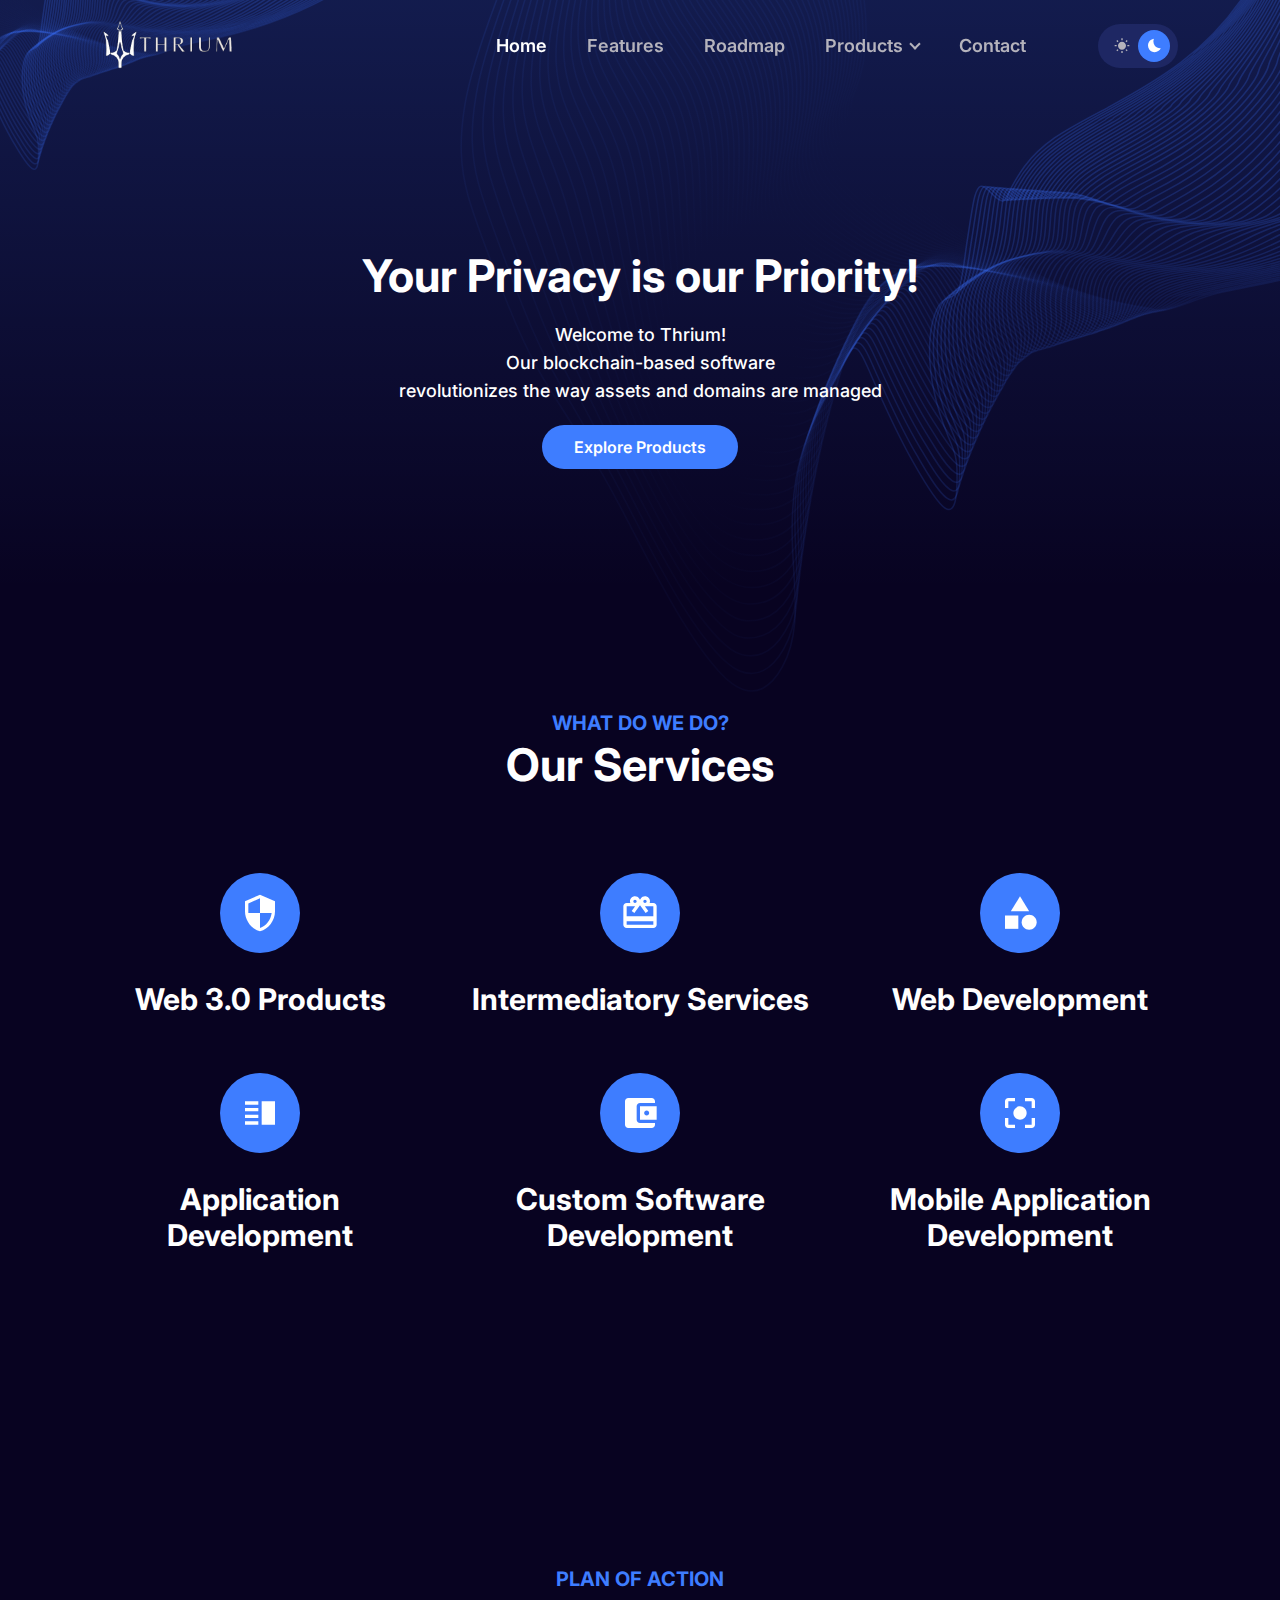
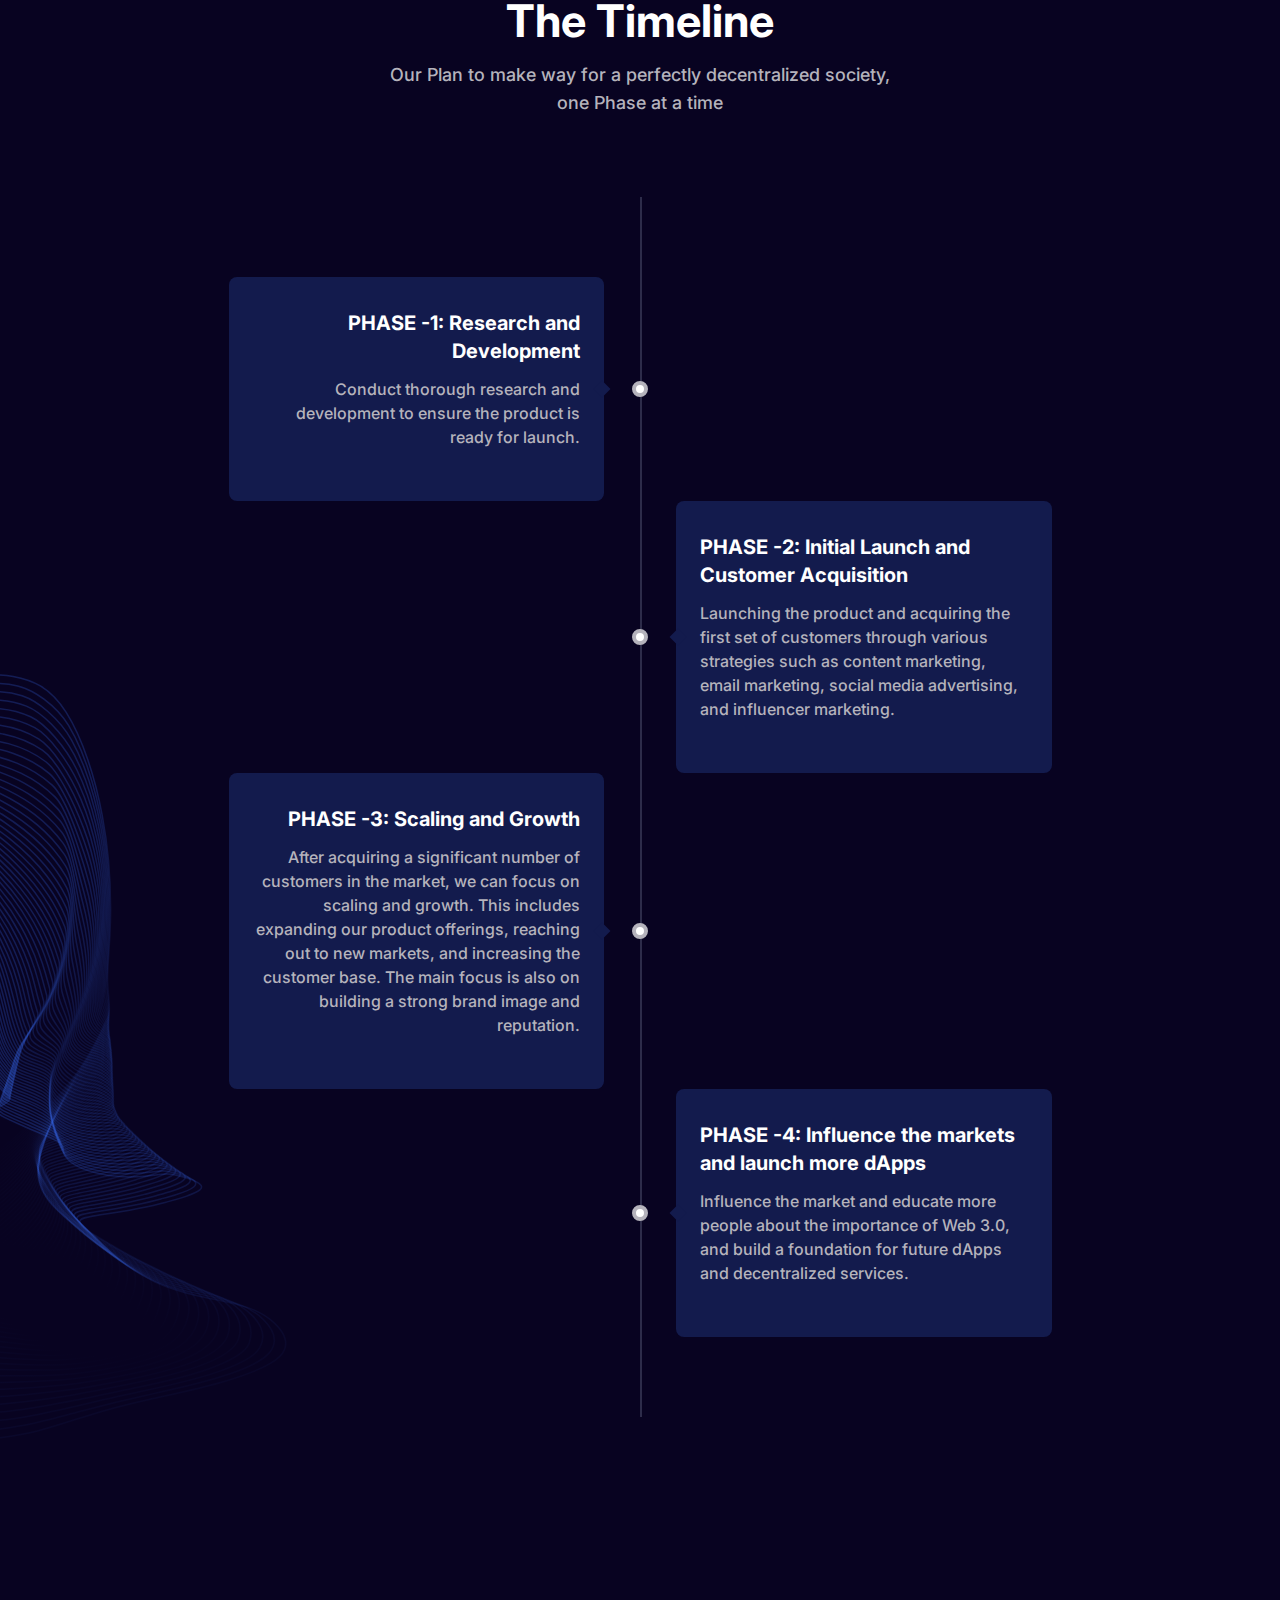
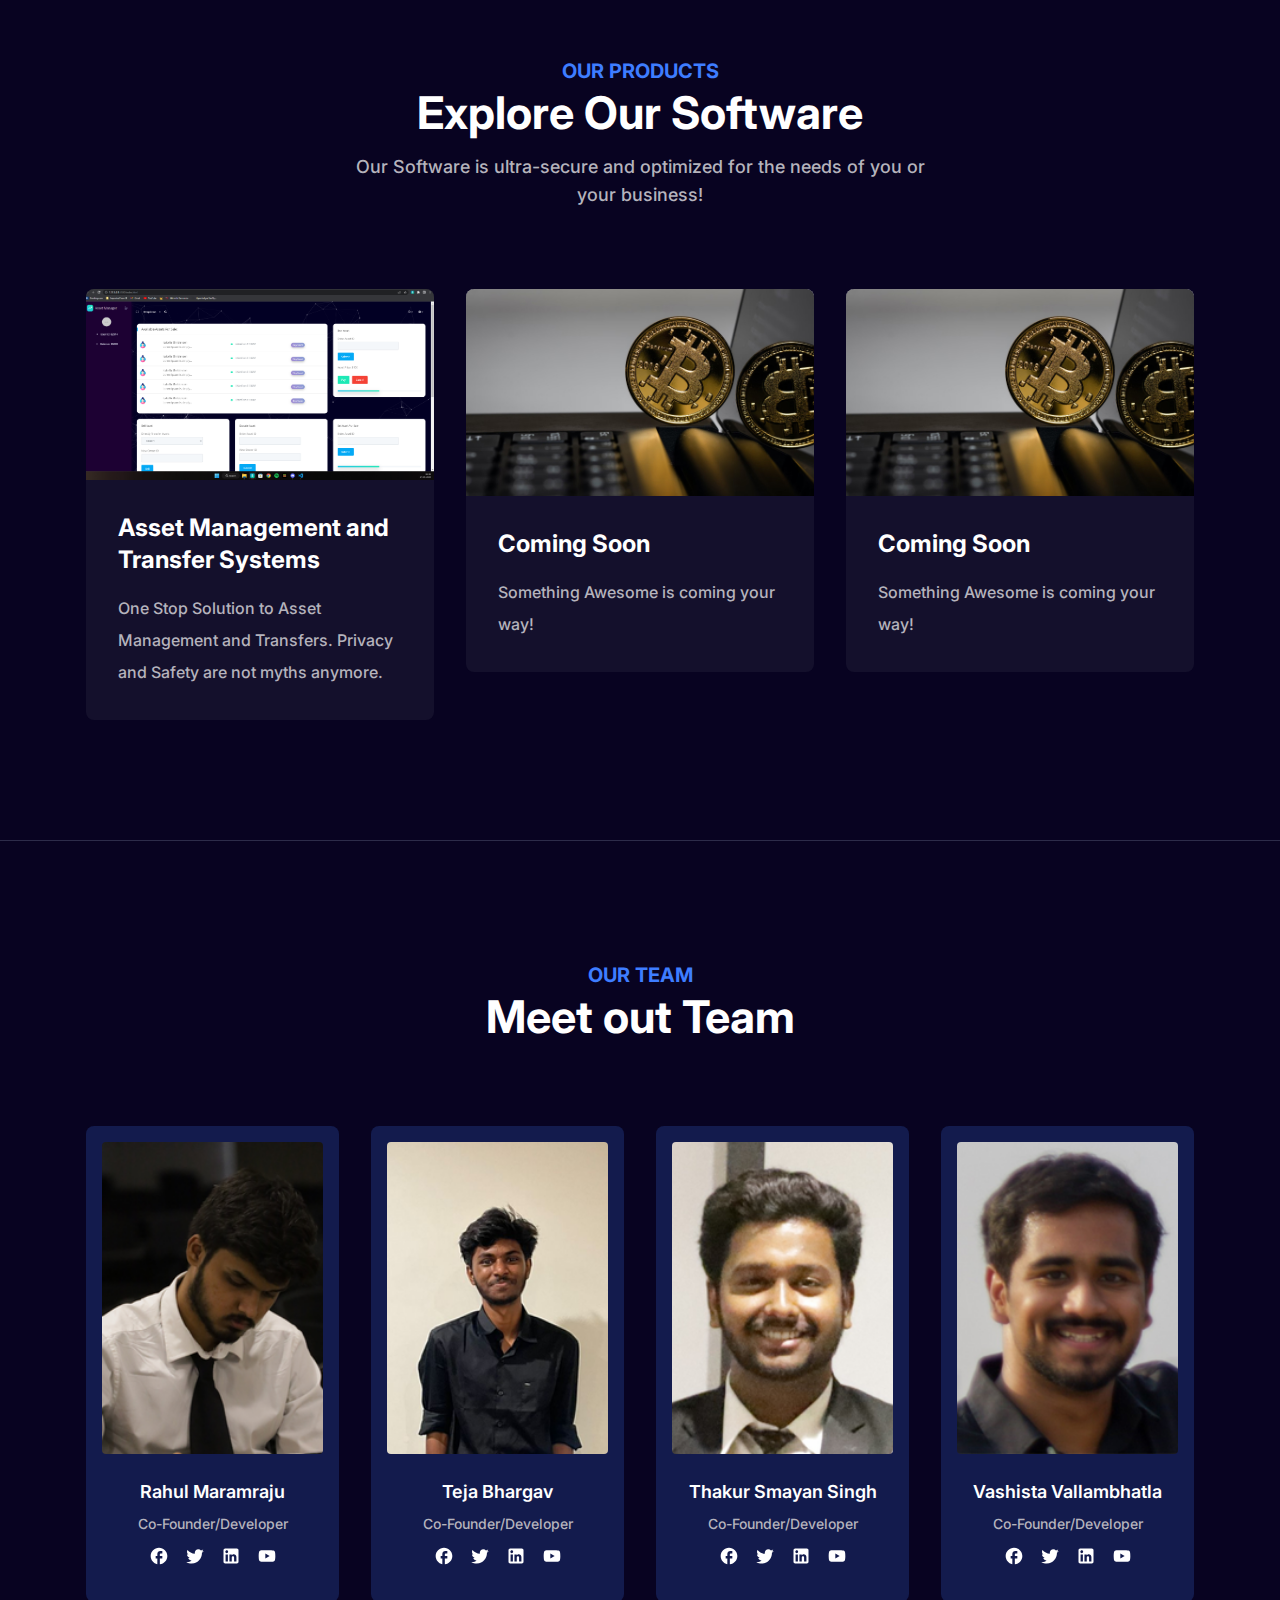
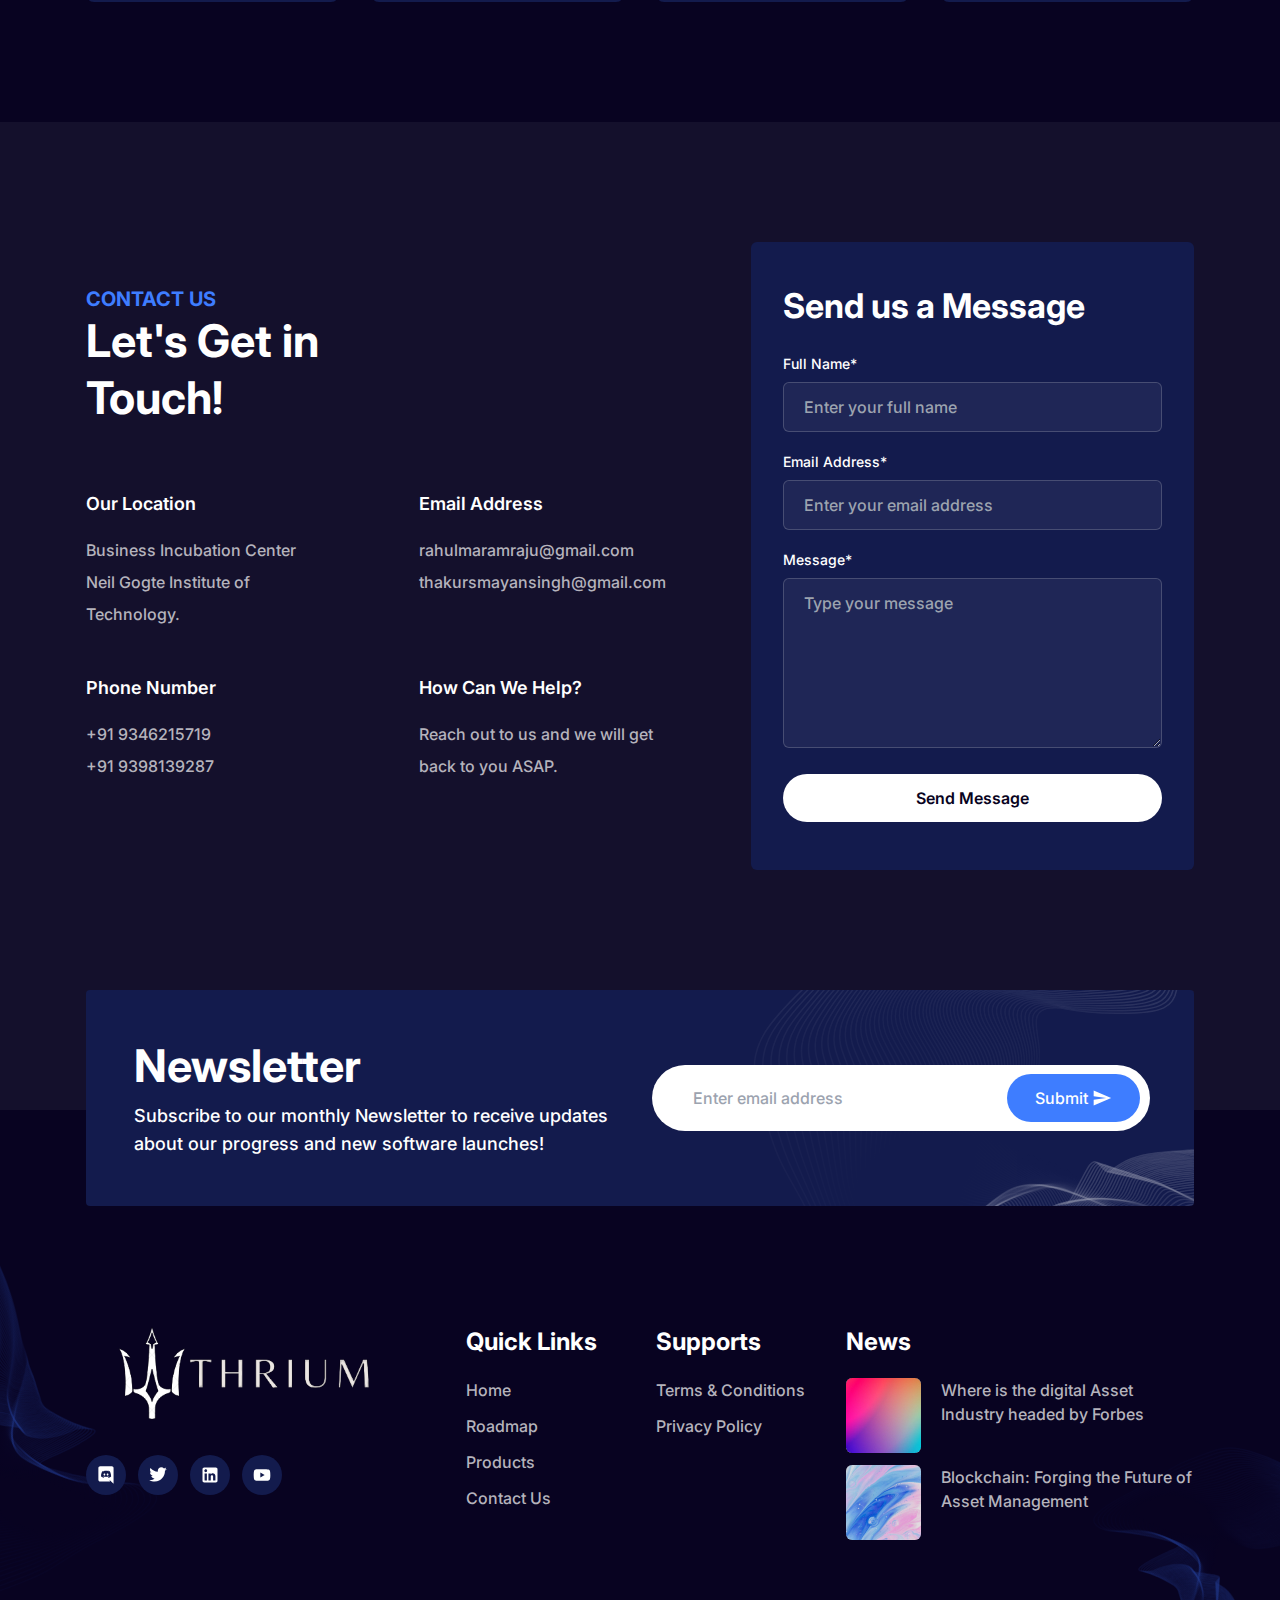
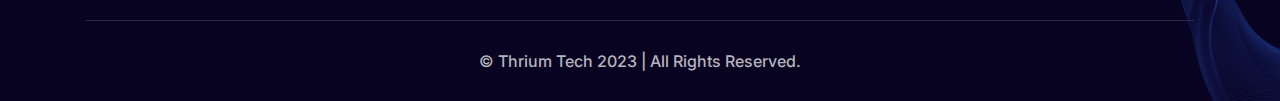
==== commit f64922d5: "Update index.html" ====
--- a/index.html
+++ b/index.html
@@ -515,10 +515,6 @@
     <h2 class="a2d a2o a1P a2p a1k dark:aT md:a2Q[45px]">
     Meet out Team
     </h2>
-    <p class="aO a1R aQ dark:aS">
-    Lorem ipsum dolor sit amet, consectetur adipiscing elit. Nunc sed
-    congue arcu, In et dignissim quam condimentum vel.
-    </p>
     </div>
     <div class="ag aa a1L">
     <div class="ab ak sm:a1M/2 lg:a1M/4">
